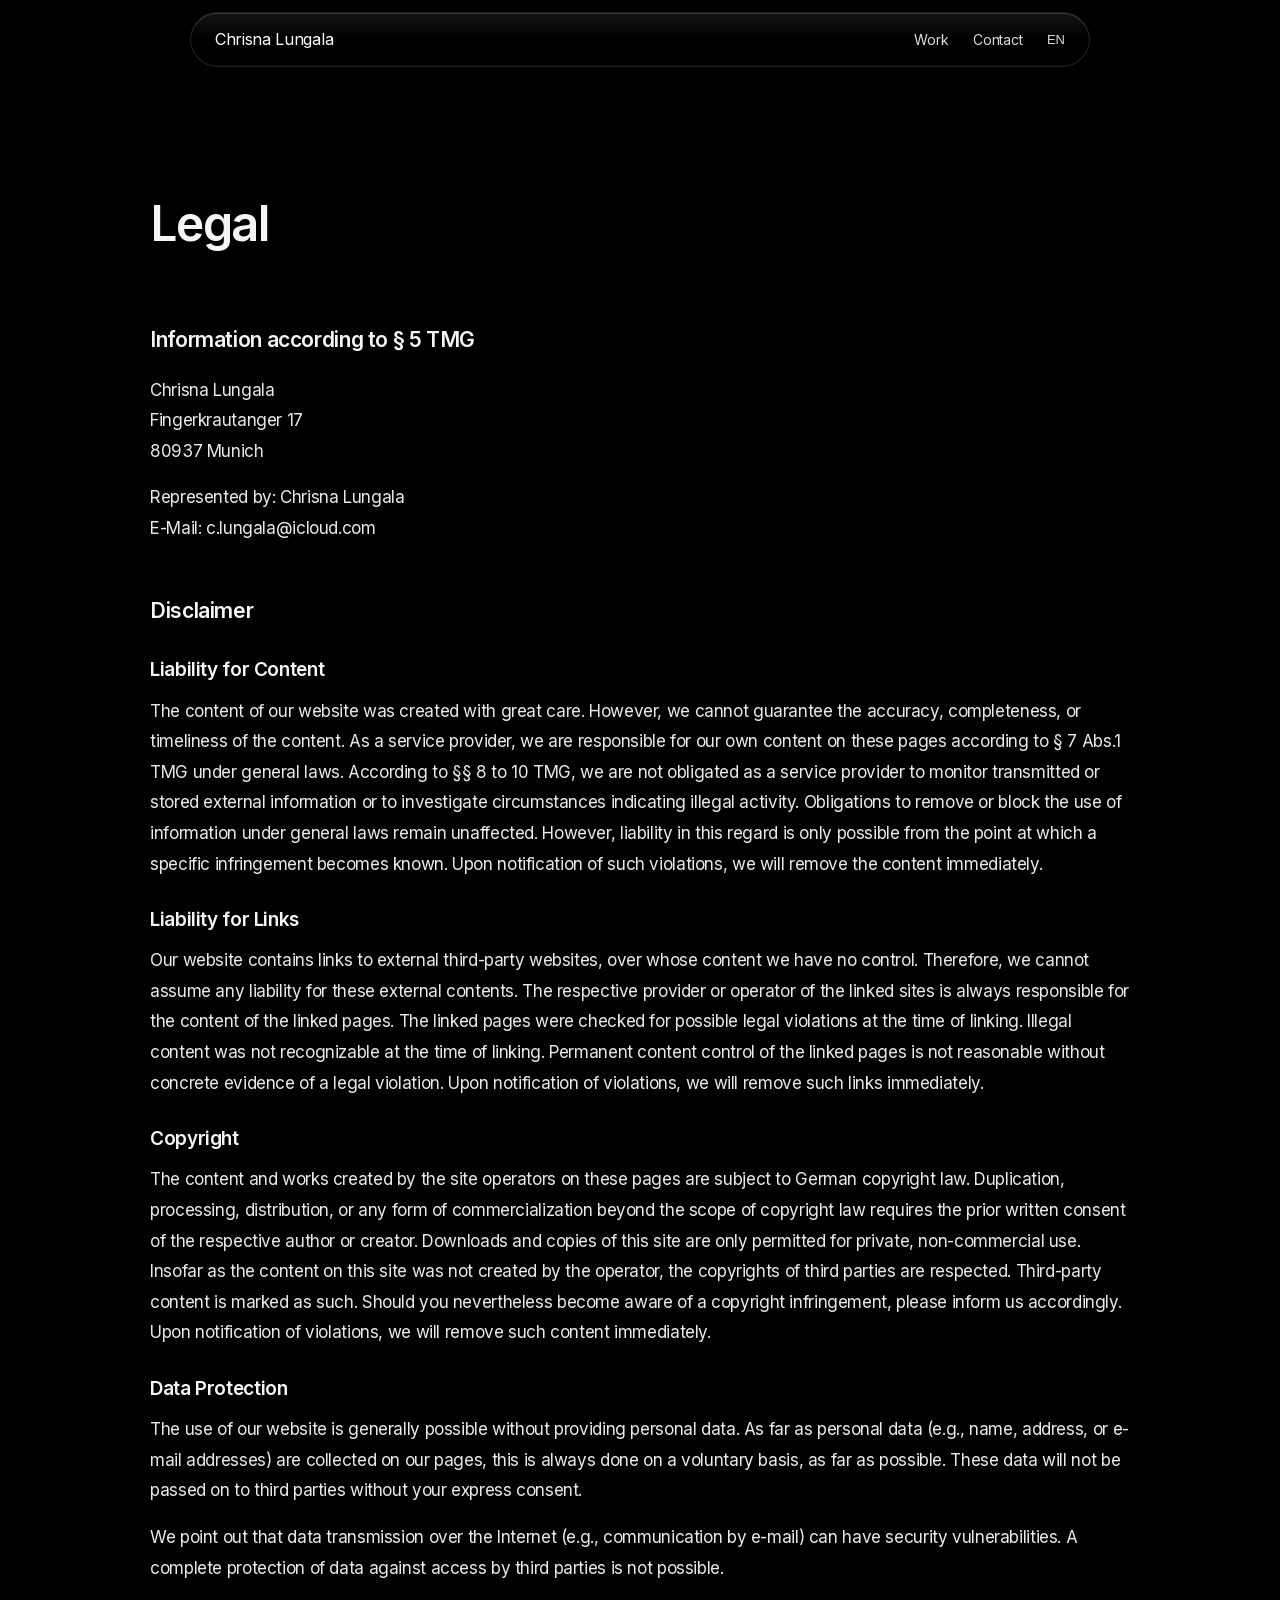
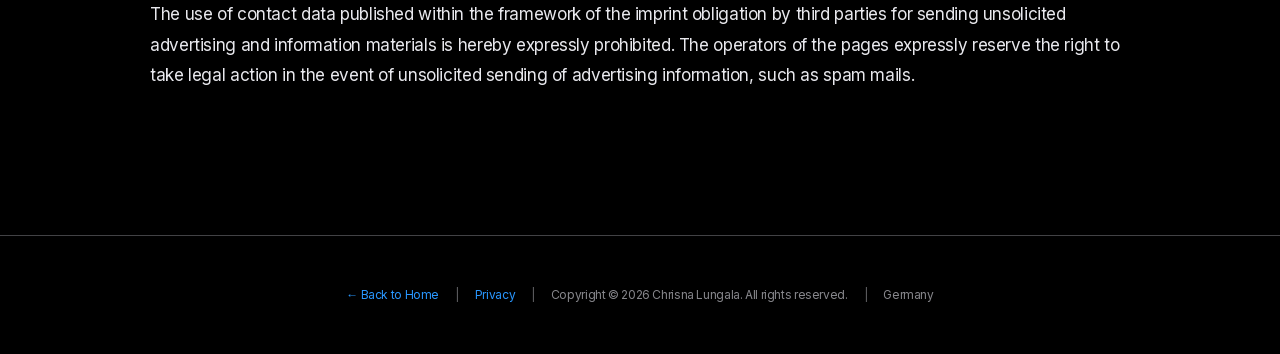
==== legal.html @ 3d67b469 "Initial commit: static site ready for GitHub Pages Made-with: Cursor" ====
<!DOCTYPE html>
<html lang="en">
<head>
  <meta charset="UTF-8">
  <meta name="viewport" content="width=device-width, initial-scale=1, viewport-fit=cover">
  <title>Legal — Chrisna Lungala</title>
  <meta name="description" content="Legal information and imprint for Chrisna Lungala.">
  <link rel="preload" href="fonts/inter-latin.woff2" as="font" type="font/woff2" crossorigin>
  <link rel="preload" href="fonts/inter-latin-ext.woff2" as="font" type="font/woff2" crossorigin>
  <link rel="stylesheet" href="styles.css">
</head>
<body>
  <!-- Navigation -->
  <nav class="nav" id="nav">
    <div class="nav-container">
      <a href="index.html" class="nav-logo">Chrisna Lungala</a>
      <div class="nav-menu">
        <div class="nav-links">
          <a href="index.html#gallery" data-i18n="navWork">Work</a>
          <a href="index.html#contact" data-i18n="navContact">Contact</a>
        </div>
        <button type="button" class="nav-lang-toggle" id="lang-toggle" aria-label="Switch to German">GER</button>
      </div>
      <button class="nav-toggle" aria-label="Open menu" aria-expanded="false">
        <span></span>
        <span></span>
        <span></span>
      </button>
    </div>
  </nav>

  <main id="main" class="legal-main">
    <div class="legal-content">
      <h1 class="legal-title" data-i18n="legalPageTitle">Legal</h1>

      <h2 data-i18n="legalH2Tmg">Information according to § 5 TMG</h2>
      <p data-i18n-html="legalAddress">Chrisna Lungala<br>Fingerkrautanger 17<br>80937 Munich</p>
      <p data-i18n-html="legalRepresented">Represented by: Chrisna Lungala<br>E-Mail: c.lungala@icloud.com</p>

      <h2 data-i18n="legalH2Disclaimer">Disclaimer</h2>

      <h3 data-i18n="legalH3Content">Liability for Content</h3>
      <p data-i18n="legalContentP">The content of our website was created with great care. However, we cannot guarantee the accuracy, completeness, or timeliness of the content. As a service provider, we are responsible for our own content on these pages according to § 7 Abs.1 TMG under general laws. According to §§ 8 to 10 TMG, we are not obligated as a service provider to monitor transmitted or stored external information or to investigate circumstances indicating illegal activity. Obligations to remove or block the use of information under general laws remain unaffected. However, liability in this regard is only possible from the point at which a specific infringement becomes known. Upon notification of such violations, we will remove the content immediately.</p>

      <h3 data-i18n="legalH3Links">Liability for Links</h3>
      <p data-i18n="legalLinksP">Our website contains links to external third-party websites, over whose content we have no control. Therefore, we cannot assume any liability for these external contents. The respective provider or operator of the linked sites is always responsible for the content of the linked pages. The linked pages were checked for possible legal violations at the time of linking. Illegal content was not recognizable at the time of linking. Permanent content control of the linked pages is not reasonable without concrete evidence of a legal violation. Upon notification of violations, we will remove such links immediately.</p>

      <h3 data-i18n="legalH3Copyright">Copyright</h3>
      <p data-i18n="legalCopyrightP">The content and works created by the site operators on these pages are subject to German copyright law. Duplication, processing, distribution, or any form of commercialization beyond the scope of copyright law requires the prior written consent of the respective author or creator. Downloads and copies of this site are only permitted for private, non-commercial use. Insofar as the content on this site was not created by the operator, the copyrights of third parties are respected. Third-party content is marked as such. Should you nevertheless become aware of a copyright infringement, please inform us accordingly. Upon notification of violations, we will remove such content immediately.</p>

      <h3 data-i18n="legalH3DataProtection">Data Protection</h3>
      <p data-i18n="legalDataP1">The use of our website is generally possible without providing personal data. As far as personal data (e.g., name, address, or e-mail addresses) are collected on our pages, this is always done on a voluntary basis, as far as possible. These data will not be passed on to third parties without your express consent.</p>
      <p data-i18n="legalDataP2">We point out that data transmission over the Internet (e.g., communication by e-mail) can have security vulnerabilities. A complete protection of data against access by third parties is not possible.</p>
      <p data-i18n="legalDataP3">The use of contact data published within the framework of the imprint obligation by third parties for sending unsolicited advertising and information materials is hereby expressly prohibited. The operators of the pages expressly reserve the right to take legal action in the event of unsolicited sending of advertising information, such as spam mails.</p>
    </div>
  </main>

  <!-- Footer -->
  <footer class="footer">
    <div class="footer-content">
      <a href="index.html" data-i18n="footerBackHome">← Back to Home</a>
      <span class="footer-sep"> | </span>
      <a href="privacy.html" data-i18n="privacy">Privacy</a>
      <span class="footer-sep"> | </span>
      <span class="footer-copyright" data-i18n="copyright">Copyright © 2026 Chrisna Lungala. All rights reserved.</span>
      <span class="footer-sep"> | </span>
      <span class="footer-location" data-i18n="germany">Germany</span>
    </div>
  </footer>

  <script src="script.js" defer></script>
</body>
</html>
---- styles.css ----
/* ============================================
   Chrisna Lungala — Apple-Inspired Design
   ============================================ */

@font-face {
  font-family: 'Inter';
  font-style: normal;
  font-weight: 400;
  font-display: swap;
  src: url('fonts/inter-latin.woff2') format('woff2');
  unicode-range: U+0000-00FF, U+0131, U+0152-0153, U+02BB-02BC, U+02C6, U+02DA, U+02DC, U+0304, U+0308, U+0329, U+2000-206F, U+20AC, U+2122, U+2191, U+2193, U+2212, U+2215, U+FEFF, U+FFFD;
}
@font-face {
  font-family: 'Inter';
  font-style: normal;
  font-weight: 400;
  font-display: swap;
  src: url('fonts/inter-latin-ext.woff2') format('woff2');
  unicode-range: U+0100-02BA, U+02BD-02C5, U+02C7-02CC, U+02CE-02D7, U+02DD-02FF, U+0304, U+0308, U+0329, U+1D00-1DBF, U+1E00-1E9F, U+1EF2-1EFF, U+2020, U+20A0-20AB, U+20AD-20C0, U+2113, U+2C60-2C7F, U+A720-A7FF;
}
@font-face {
  font-family: 'Inter';
  font-style: normal;
  font-weight: 600;
  font-display: swap;
  src: url('fonts/inter-latin.woff2') format('woff2');
  unicode-range: U+0000-00FF, U+0131, U+0152-0153, U+02BB-02BC, U+02C6, U+02DA, U+02DC, U+0304, U+0308, U+0329, U+2000-206F, U+20AC, U+2122, U+2191, U+2193, U+2212, U+2215, U+FEFF, U+FFFD;
}
@font-face {
  font-family: 'Inter';
  font-style: normal;
  font-weight: 600;
  font-display: swap;
  src: url('fonts/inter-latin-ext.woff2') format('woff2');
  unicode-range: U+0100-02BA, U+02BD-02C5, U+02C7-02CC, U+02CE-02D7, U+02DD-02FF, U+0304, U+0308, U+0329, U+1D00-1DBF, U+1E00-1E9F, U+1EF2-1EFF, U+2020, U+20A0-20AB, U+20AD-20C0, U+2113, U+2C60-2C7F, U+A720-A7FF;
}
@font-face {
  font-family: 'Inter';
  font-style: normal;
  font-weight: 700;
  font-display: swap;
  src: url('fonts/inter-latin.woff2') format('woff2');
  unicode-range: U+0000-00FF, U+0131, U+0152-0153, U+02BB-02BC, U+02C6, U+02DA, U+02DC, U+0304, U+0308, U+0329, U+2000-206F, U+20AC, U+2122, U+2191, U+2193, U+2212, U+2215, U+FEFF, U+FFFD;
}
@font-face {
  font-family: 'Inter';
  font-style: normal;
  font-weight: 700;
  font-display: swap;
  src: url('fonts/inter-latin-ext.woff2') format('woff2');
  unicode-range: U+0100-02BA, U+02BD-02C5, U+02C7-02CC, U+02CE-02D7, U+02DD-02FF, U+0304, U+0308, U+0329, U+1D00-1DBF, U+1E00-1E9F, U+1EF2-1EFF, U+2020, U+20A0-20AB, U+20AD-20C0, U+2113, U+2C60-2C7F, U+A720-A7FF;
}

/* CSS Variables - Apple Design System */
:root {
  /* Typography */
  --font-system: -apple-system, BlinkMacSystemFont, "Segoe UI", Roboto, "Helvetica Neue", Arial, sans-serif;
  --font-display: "Inter", var(--font-system);
  
  /* Colors - Black background theme */
  --color-black: #f5f5f7;
  --color-gray-dark: #e8e8ed;
  --color-gray: #a1a1a6;
  --color-gray-light: #86868b;
  --color-gray-lighter: #424245;
  --color-white: #1d1d1f;
  --color-bg: #000000;
  --color-bg-alt: #000000;
  
  /* Links */
  --color-link: #2997ff;
  --color-link-hover: #5eb3ff;
  
  /* Spacing */
  --spacing-xs: 0.5rem;
  --spacing-sm: 1rem;
  --spacing-md: 1.5rem;
  --spacing-lg: 2rem;
  --spacing-xl: 3rem;
  --spacing-2xl: 4rem;
  --spacing-3xl: 6rem;
  --spacing-4xl: 8rem;
  
  /* Layout */
  --max-width: 980px;
  --max-width-wide: 1200px;
  --nav-height: 64px;
  --font-body: "Inter", var(--font-system);
  
  /* Transitions */
  --transition-fast: 0.2s ease;
  --transition-smooth: 0.3s cubic-bezier(0.25, 0.1, 0.25, 1);
  --transition-slow: 0.5s cubic-bezier(0.25, 0.1, 0.25, 1);
}

/* Reset & Base */
*, *::before, *::after {
  box-sizing: border-box;
  margin: 0;
  padding: 0;
}

html {
  scroll-behavior: auto;
  scroll-padding-top: calc(max(12px, env(safe-area-inset-top, 0px)) + var(--nav-height));
  background: #000;
  overflow-x: clip;
  -webkit-text-size-adjust: 100%;
  text-size-adjust: 100%;
}

@media (prefers-reduced-motion: no-preference) {
  html {
    scroll-behavior: smooth;
  }
  -webkit-tap-highlight-color: rgba(255, 255, 255, 0.08);
  tap-highlight-color: rgba(255, 255, 255, 0.08);
}

body {
  font-family: var(--font-display);
  font-size: clamp(15px, 2.8vw, 17px);
  line-height: 1.8;
  font-weight: 400;
  letter-spacing: -0.022em;
  color: var(--color-black);
  background-color: var(--color-bg);
  -webkit-font-smoothing: antialiased;
  -moz-osx-font-smoothing: grayscale;
  transition: background-color var(--transition-smooth), color var(--transition-smooth);
  overflow-x: clip;
  min-width: 0;
}

#main {
  min-width: 0;
  overflow-x: clip;
}

button, a, [role="button"] {
  touch-action: manipulation;
}

/* Skip Link - Accessibility */
.skip-link {
  position: absolute;
  top: -100px;
  left: 50%;
  transform: translateX(-50%);
  padding: var(--spacing-sm) var(--spacing-md);
  background: #1d1d1f;
  color: #ffffff;
  text-decoration: none;
  font-weight: 500;
  z-index: 10000;
  transition: top var(--transition-fast);
  border-radius: 8px;
}

.skip-link:focus {
  top: var(--spacing-sm);
}

/* Navigation - Umbrel-style pill bar (https://umbrel.com) */
.nav {
  position: fixed;
  top: 0;
  left: 0;
  right: 0;
  padding-top: max(12px, env(safe-area-inset-top, 0px));
  padding-right: max(24px, env(safe-area-inset-right, 0px));
  padding-bottom: 12px;
  padding-left: max(24px, env(safe-area-inset-left, 0px));
  z-index: 9999;
  display: flex;
  justify-content: center;
}

.nav-container {
  position: relative;
  display: flex;
  align-items: center;
  justify-content: space-between;
  max-width: 900px;
  width: 100%;
  padding: 12px 24px;
  background: rgba(0, 0, 0, 0.45);
  backdrop-filter: saturate(200%) blur(24px);
  -webkit-backdrop-filter: saturate(200%) blur(24px);
  border-radius: 9999px;
  border: 1px solid rgba(255, 255, 255, 0.12);
  box-shadow:
    0 8px 32px rgba(0, 0, 0, 0.25),
    inset 0 1px 0 rgba(255, 255, 255, 0.15),
    inset 0 -1px 0 rgba(255, 255, 255, 0.05);
  transition: background 0.2s ease, box-shadow 0.2s ease;
  overflow: hidden;
}

.nav-container::after {
  content: '';
  position: absolute;
  top: 0;
  left: 0;
  right: 0;
  height: 50%;
  background: linear-gradient(
    180deg,
    rgba(255, 255, 255, 0.08) 0%,
    transparent 100%
  );
  border-radius: 9999px 9999px 0 0;
  pointer-events: none;
}

.nav.scrolled .nav-container {
  background: rgba(0, 0, 0, 0.6);
  box-shadow:
    0 8px 32px rgba(0, 0, 0, 0.4),
    inset 0 1px 0 rgba(255, 255, 255, 0.12),
    inset 0 -1px 0 rgba(255, 255, 255, 0.04);
}

.nav-logo,
.nav-menu {
  position: relative;
  z-index: 1;
}

.nav-logo {
  font-size: 16px;
  font-weight: 500;
  color: #ffffff;
  text-decoration: none;
  letter-spacing: -0.02em;
  transition: opacity 0.2s ease;
}

.nav-logo:hover {
  opacity: 0.85;
}

.nav-menu {
  display: flex;
  align-items: center;
  gap: 24px;
}

.nav-links {
  display: flex;
  align-items: center;
  gap: 24px;
}

.nav-links a {
  font-size: 14px;
  font-weight: 400;
  color: rgba(255, 255, 255, 0.85);
  text-decoration: none;
  letter-spacing: -0.01em;
  transition: color 0.2s ease;
}

.nav-links a:hover {
  color: #ffffff;
}

.nav-divider {
  width: 1px;
  height: 16px;
  background: rgba(255, 255, 255, 0.2);
  flex-shrink: 0;
}

.nav-lang-toggle {
  font-size: 13px;
  font-weight: 400;
  color: rgba(255, 255, 255, 0.85);
  background: transparent;
  border: none;
  padding: 0;
  cursor: pointer;
  transition: color 0.2s ease;
}

.nav-lang-toggle:hover {
  color: #ffffff;
}

/* Mobile Menu Toggle */
.nav-toggle {
  display: none;
  flex-direction: column;
  gap: 4px;
  background: none;
  border: none;
  cursor: pointer;
  padding: var(--spacing-xs);
}

.nav-toggle span {
  width: 18px;
  height: 2px;
  background: var(--color-black);
  transition: var(--transition-fast);
}

.nav-toggle,
.nav-lang-toggle,
.nav-links a,
.gallery-arrow,
.gallery-item,
.apps-gallery-tab,
.apps-gallery-panel-media-link,
.apps-gallery-caption,
.apps-gallery-panel-card,
.floating-pill,
.demo-play {
  touch-action: manipulation;
}


/* Hero Section - Sticky content with slide crossfade */
.hero {
  position: relative;
}

.hero-spacer {
  min-height: 55vh;
  pointer-events: none;
}

.hero-video {
  position: fixed;
  top: 0;
  left: 0;
  right: 0;
  bottom: 0;
  z-index: 0;
  opacity: 1;
  transition: opacity 0.4s ease-out;
  pointer-events: none;
  contain: layout paint;
}

.hero-video video {
  width: 100%;
  height: 100%;
  object-fit: cover;
  will-change: opacity;
}

.hero-video::after {
  content: "";
  position: absolute;
  inset: 0;
  background: linear-gradient(to bottom, rgba(0, 0, 0, 0.3) 0%, rgba(0, 0, 0, 0.6) 100%);
  pointer-events: none;
}

.hero-sticky {
  position: sticky;
  top: 0;
  height: 100vh;
  display: flex;
  align-items: center;
  justify-content: flex-start;
  z-index: 1;
  padding: calc(var(--nav-height) + var(--spacing-4xl)) var(--spacing-lg) var(--spacing-4xl);
}

.hero-content {
  position: relative;
  width: 100%;
  max-width: 1600px;
  text-align: left;
}

.hero-slide {
  position: absolute;
  top: 50%;
  left: 0;
  right: 0;
  transform: translateY(-50%);
  width: 100%;
  padding: 0 calc((var(--spacing-md) + var(--spacing-lg)) * 4);
  opacity: 0;
  transition: opacity 0.6s ease-out;
  pointer-events: none;
  will-change: opacity;
}

.hero-slide.active {
  opacity: 1;
  pointer-events: auto;
}

.hero-title {
  font-size: clamp(64px, 12vw, 140px);
  font-weight: 800;
  letter-spacing: -0.04em;
  line-height: 1.05;
  margin-bottom: var(--spacing-md);
  color: #ffffff;
  text-shadow: 0 2px 30px rgba(0, 0, 0, 0.5);
}

.hero-subtitle {
  font-size: clamp(36px, 5vw, 64px);
  font-weight: 700;
  color: rgba(255, 255, 255, 0.95);
  margin: 0;
  text-shadow: 0 1px 15px rgba(0, 0, 0, 0.5);
}

.hero-line {
  font-size: clamp(32px, 4vw, 56px);
  font-weight: 700;
  line-height: 1.65;
  color: rgba(255, 255, 255, 0.95);
  margin: 0 0 var(--spacing-xl) 0;
  text-shadow: 0 1px 15px rgba(0, 0, 0, 0.5);
  opacity: 0;
  transform: translateY(24px);
  animation: heroLineIntro 0.6s ease-out 1s forwards;
}

@keyframes heroLineIntro {
  from {
    opacity: 0;
    transform: translateY(24px);
  }
  to {
    opacity: 1;
    transform: translateY(0);
  }
}

.hero-line:last-child {
  margin-bottom: 0;
}

.hero-line strong {
  font-weight: 800;
}

.hero-typewriter {
  display: inline;
}

.hero-typewriter-cursor {
  display: inline-block;
  animation: heroCursorBlink 1s step-end infinite;
  margin-left: 2px;
}

@keyframes heroCursorBlink {
  50% { opacity: 0; }
}

/* Floating pill (Listen section — external link) */
.floating-pill {
  position: relative;
  z-index: 1;
  display: inline-flex;
  align-items: center;
  gap: var(--spacing-sm);
  padding: 12px 12px 12px 20px;
  min-height: 48px;
  max-width: calc(
    100vw - 2 * var(--spacing-lg) - env(safe-area-inset-left, 0px) - env(safe-area-inset-right, 0px)
  );
  background: rgba(44, 44, 46, 0.55);
  backdrop-filter: saturate(200%) blur(24px);
  -webkit-backdrop-filter: saturate(200%) blur(24px);
  border: 1px solid rgba(255, 255, 255, 0.12);
  border-radius: 980px;
  box-shadow:
    0 8px 32px rgba(0, 0, 0, 0.35),
    inset 0 1px 0 rgba(255, 255, 255, 0.15),
    inset 0 -1px 0 rgba(255, 255, 255, 0.05);
  cursor: pointer;
  font-family: var(--font-display);
  font-size: 17px;
  font-weight: 600;
  letter-spacing: -0.022em;
  color: #ffffff;
  opacity: 1;
  transition: opacity 0.35s ease, background 0.25s ease, transform 0.35s cubic-bezier(0.34, 1.2, 0.64, 1), box-shadow 0.25s ease;
  overflow: hidden;
}

.floating-pill::after {
  content: '';
  position: absolute;
  top: 0;
  left: 0;
  right: 0;
  height: 50%;
  background: linear-gradient(
    180deg,
    rgba(255, 255, 255, 0.08) 0%,
    transparent 100%
  );
  border-radius: 980px 980px 0 0;
  pointer-events: none;
}

.floating-pill-text,
.floating-pill-btn {
  position: relative;
  z-index: 1;
}

.floating-pill:hover {
  background: rgba(58, 58, 60, 0.7);
  box-shadow:
    0 8px 32px rgba(0, 0, 0, 0.45),
    inset 0 1px 0 rgba(255, 255, 255, 0.12),
    inset 0 -1px 0 rgba(255, 255, 255, 0.04);
}

.floating-pill:active {
  transform: scale(0.98);
}

.floating-pill-text {
  opacity: 1;
}

.floating-pill-btn {
  flex-shrink: 0;
  width: 36px;
  height: 36px;
  border-radius: 50%;
  background: #0071e3;
  display: flex;
  align-items: center;
  justify-content: center;
  color: #ffffff;
  transition: background 0.2s ease, transform 0.2s ease;
}

.floating-pill-btn svg {
  transition: transform 0.35s cubic-bezier(0.25, 0.1, 0.25, 1);
}

.floating-pill:hover .floating-pill-btn {
  background: #0077ed;
}

.floating-pill:active .floating-pill-btn {
  transform: scale(0.95);
}

.hero-cta {
  display: flex;
  gap: var(--spacing-md);
  justify-content: center;
  flex-wrap: wrap;
}

/* Buttons - Apple Style */
.btn {
  display: inline-flex;
  align-items: center;
  justify-content: center;
  padding: 12px 24px;
  font-size: 17px;
  font-weight: 500;
  text-decoration: none;
  border-radius: 980px;
  transition: all var(--transition-smooth);
  cursor: pointer;
}

.btn-primary {
  background: var(--color-black);
  color: var(--color-white);
}

.btn-primary:hover {
  background: var(--color-gray-dark);
}

.btn-secondary {
  background: transparent;
  color: var(--color-link);
  border: 2px solid var(--color-link);
}

.btn-secondary:hover {
  background: var(--color-link);
  color: #ffffff;
}

/* Section Styles */
.section {
  padding: var(--spacing-4xl) var(--spacing-lg);
  max-width: var(--max-width-wide);
  margin: 0 auto;
  content-visibility: auto;
  contain-intrinsic-size: auto 500px;
}

.section-title {
  font-size: clamp(32px, 4vw, 48px);
  font-weight: 600;
  letter-spacing: -0.025em;
  line-height: 1.35;
  text-align: center;
  margin-bottom: var(--spacing-lg);
}

.section-subtitle {
  font-size: 21px;
  color: var(--color-gray);
  text-align: center;
  margin-bottom: var(--spacing-2xl);
}

/* Legal Page */
.legal-main {
  padding: calc(var(--nav-height) + var(--spacing-4xl)) var(--spacing-lg) var(--spacing-4xl);
  min-height: 100vh;
}

.legal-content {
  max-width: var(--max-width);
  margin: 0 auto;
}

.legal-title {
  font-size: clamp(32px, 4vw, 48px);
  font-weight: 600;
  letter-spacing: -0.025em;
  line-height: 1.35;
  margin-bottom: var(--spacing-2xl);
}

.legal-lead {
  font-size: 19px;
  color: var(--color-gray-dark);
  margin-bottom: var(--spacing-lg);
}

.legal-muted {
  color: var(--color-gray-light);
  font-size: 15px;
}

.legal-content code {
  font-family: var(--font-system);
  font-size: 0.9em;
  background: rgba(255, 255, 255, 0.08);
  padding: 0.15em 0.4em;
  border-radius: 4px;
}

.legal-content h2 {
  font-size: 21px;
  font-weight: 600;
  margin-top: var(--spacing-xl);
  margin-bottom: var(--spacing-sm);
}

.legal-content h3 {
  font-size: 19px;
  font-weight: 600;
  margin-top: var(--spacing-md);
  margin-bottom: var(--spacing-xs);
}

.legal-content p {
  margin-bottom: var(--spacing-sm);
  color: var(--color-gray-dark);
}

.legal-content a {
  color: var(--color-link);
  text-decoration: none;
}

.legal-content a:hover {
  color: var(--color-link-hover);
  text-decoration: underline;
}

/* Accordion - Apple Wallet Q&A style */
.accordion {
  margin-top: var(--spacing-md);
}

.accordion-item {
  border-bottom: 1px solid rgba(255, 255, 255, 0.12);
}

.accordion-item:first-child {
  border-top: 1px solid rgba(255, 255, 255, 0.12);
}

.accordion-header {
  display: flex;
  align-items: center;
  justify-content: space-between;
  width: 100%;
  padding: var(--spacing-md) 0;
  background: none;
  border: none;
  color: var(--color-black);
  font-size: 21px;
  font-weight: 600;
  text-align: left;
  cursor: pointer;
  font-family: inherit;
  transition: opacity 0.2s ease;
}

.accordion-header:hover {
  opacity: 0.8;
}

.accordion-icon {
  flex-shrink: 0;
  margin-left: var(--spacing-md);
  transition: transform 0.3s cubic-bezier(0.25, 0.1, 0.25, 1);
}

.accordion-item[data-expanded="true"] .accordion-icon {
  transform: rotate(180deg);
}

.accordion-content {
  overflow: hidden;
  max-height: 0;
  transition: max-height 0.4s cubic-bezier(0.25, 0.1, 0.25, 1);
}

.accordion-item[data-expanded="true"] .accordion-content {
  max-height: 800px;
}

.accordion-content > * {
  padding-bottom: var(--spacing-sm);
}

.accordion-content .legal-muted {
  padding-bottom: 0;
}

/* Gallery Section - carousel (full-bleed rows) */
.section-gallery {
  overflow: hidden;
  padding-bottom: var(--spacing-2xl);
  max-width: none;
  padding-left: 0;
  padding-right: 0;
}

.gallery-container {
  display: flex;
  flex-direction: column;
  gap: var(--spacing-md);
  width: 100%;
}

.gallery-row-container {
  position: relative;
  width: 100%;
}

.gallery-arrow {
  position: absolute;
  top: 50%;
  transform: translateY(-50%);
  width: 48px;
  height: 48px;
  border-radius: 50%;
  border: 1px solid rgba(255, 255, 255, 0.15);
  background: rgba(255, 255, 255, 0.08);
  backdrop-filter: saturate(180%) blur(20px);
  -webkit-backdrop-filter: saturate(180%) blur(20px);
  color: #fff;
  cursor: pointer;
  display: flex;
  align-items: center;
  justify-content: center;
  z-index: 2;
  opacity: 0;
  transition: background 0.2s ease, opacity 0.2s ease, transform 0.2s ease;
}

.gallery-row-container:hover .gallery-arrow {
  opacity: 0.65;
}

.gallery-arrow:hover {
  opacity: 1;
}

.gallery-arrow:hover:not(:disabled) {
  background: rgba(255, 255, 255, 0.18);
  transform: translateY(-50%) scale(1.05);
}

.gallery-arrow:active:not(:disabled) {
  transform: translateY(-50%) scale(0.98);
}

.gallery-arrow:disabled {
  opacity: 0.35;
  cursor: not-allowed;
  pointer-events: none;
}

.gallery-arrow-prev {
  left: var(--spacing-lg);
}

.gallery-arrow-next {
  right: var(--spacing-lg);
}

.gallery-row {
  position: relative;
  width: 100%;
  min-width: 0;
  padding: 0 var(--spacing-lg);
  overflow: hidden;
  contain: layout style;
}

.gallery-row-track {
  display: flex;
  gap: var(--spacing-sm);
  width: max-content;
  will-change: transform;
  contain: layout style;
}

.gallery-item {
  position: relative;
  display: block;
  flex-shrink: 0;
  width: min(
    400px,
    calc(100vw - 2 * var(--spacing-lg) - env(safe-area-inset-left, 0px) - env(safe-area-inset-right, 0px))
  );
  height: auto;
  aspect-ratio: 16 / 9;
  scroll-snap-align: center;
  scroll-snap-stop: always;
  text-decoration: none;
  color: inherit;
  transition: opacity var(--transition-smooth), transform var(--transition-smooth);
}

.gallery-item::before {
  content: "";
  position: absolute;
  inset: 0;
  background: linear-gradient(to top, rgba(0, 0, 0, 0.88) 0%, rgba(0, 0, 0, 0.4) 45%, transparent 100%);
  border-radius: 12px;
  pointer-events: none;
  z-index: 1;
}

.gallery-container.hovering .gallery-item:not(.focused) {
  opacity: 0.5;
}

.gallery-item:hover {
  transform: scale(1.02);
}

.gallery-item-badge-new {
  position: absolute;
  top: 10px;
  right: 10px;
  z-index: 3;
  padding: 5px 11px;
  font-size: 11px;
  font-weight: 600;
  letter-spacing: 0.04em;
  text-transform: uppercase;
  color: #c2410c;
  background: #fff3e8;
  border-radius: 8px;
  line-height: 1.2;
  pointer-events: none;
  box-shadow: 0 1px 3px rgba(180, 80, 20, 0.12);
}

.gallery-item-label {
  position: absolute;
  bottom: 0;
  left: 0;
  right: 0;
  padding: var(--spacing-md) var(--spacing-sm);
  display: flex;
  flex-direction: column;
  gap: 4px;
  text-align: left;
  z-index: 2;
  writing-mode: horizontal-tb;
  transform: none;
}

.gallery-item-category {
  font-size: 11px;
  font-weight: 500;
  color: rgba(255, 255, 255, 0.7);
  text-transform: uppercase;
  letter-spacing: 0.06em;
  line-height: 1.4;
}

.gallery-item-title {
  font-size: 17px;
  font-weight: 600;
  color: #fff;
  letter-spacing: -0.02em;
  line-height: 1.4;
}

.gallery-item-award {
  font-size: 11px;
  font-weight: 500;
  color: rgba(255, 255, 255, 0.7);
  letter-spacing: -0.01em;
  line-height: 1.4;
}

.gallery-item-award:empty {
  display: none;
}

.gallery-item > img:not(.gallery-item-laurel) {
  width: 100%;
  height: 100%;
  object-fit: cover;
  border-radius: 12px;
  display: block;
}

.gallery-item-laurel {
  position: absolute;
  bottom: var(--spacing-sm);
  right: var(--spacing-sm);
  width: 48px;
  height: 48px;
  object-fit: contain;
  z-index: 2;
  pointer-events: none;
}

/* Work spotlight — Apple Education “Apps for whatever you’re into” tabbed layout (below carousel) */
.section-apps-gallery {
  overflow-x: clip;
  overflow-y: visible;
  padding-top: var(--spacing-2xl);
  padding-bottom: var(--spacing-3xl);
  max-width: none;
  padding-left: 0;
  padding-right: 0;
}

/* Picker + project copy — narrow column; carousel sits full-bleed above */
.apps-gallery-inner {
  display: flex;
  flex-direction: column;
  align-items: center;
  gap: var(--spacing-lg);
  max-width: min(680px, 100%);
  margin: 0 auto;
  padding-top: var(--spacing-xl);
  text-align: center;
  padding-left: var(--spacing-lg);
  padding-right: var(--spacing-lg);
  box-sizing: border-box;
}

/* Segmented control — grouped track (Apple-style capsule rail); width fits tab labels */
.apps-gallery-tabs-shell {
  display: flex;
  justify-content: center;
  align-self: center;
  position: relative;
  z-index: 1;
  width: fit-content;
  max-width: 100%;
  margin: 0 auto;
  padding: 4px;
  border-radius: 980px;
  background: rgba(255, 255, 255, 0.06);
  border: 1px solid rgba(255, 255, 255, 0.1);
  box-shadow: inset 0 1px 0 rgba(255, 255, 255, 0.06);
  box-sizing: border-box;
  overflow-x: auto;
  overflow-y: hidden;
  -webkit-overflow-scrolling: touch;
  scrollbar-width: none;
}

.apps-gallery-tabs-shell::-webkit-scrollbar {
  display: none;
}

.apps-gallery-tabs {
  display: flex;
  flex-wrap: nowrap;
  justify-content: center;
  align-items: stretch;
  gap: 4px;
  padding: 0;
  margin: 0;
  width: max-content;
  min-width: min-content;
}

.apps-gallery-tab {
  appearance: none;
  border: none;
  cursor: pointer;
  font-family: var(--font-display);
  font-size: 14px;
  font-weight: 500;
  letter-spacing: -0.018em;
  color: var(--color-gray);
  background: transparent;
  padding: 9px 14px;
  border-radius: 980px;
  white-space: nowrap;
  flex-shrink: 0;
  transition:
    background 0.28s cubic-bezier(0.25, 0.1, 0.25, 1),
    color 0.28s cubic-bezier(0.25, 0.1, 0.25, 1),
    box-shadow 0.28s cubic-bezier(0.25, 0.1, 0.25, 1),
    transform 0.2s ease;
}

.apps-gallery-tab:hover {
  color: var(--color-black);
}

.apps-gallery-tab.is-active,
.apps-gallery-tab[aria-selected="true"] {
  color: #f5f5f7;
  background: rgba(255, 255, 255, 0.16);
  box-shadow:
    0 1px 3px rgba(0, 0, 0, 0.35),
    inset 0 1px 0 rgba(255, 255, 255, 0.12);
}

.apps-gallery-tab:focus-visible {
  outline: 2px solid var(--color-link);
  outline-offset: 3px;
}

.apps-gallery-tab:active:not([aria-selected="true"]) {
  transform: scale(0.98);
}

/* Horizontal scroll carousel — full-width track; cards are modest size, neighbors peek in */
.apps-gallery-scroller-wrap {
  width: 100%;
  max-width: none;
  margin: 0;
  overflow: visible;
  padding: 12px 0 20px;
  box-sizing: border-box;
}

.apps-gallery-scroller {
  display: flex;
  flex-direction: row;
  flex-wrap: nowrap;
  align-items: stretch;
  gap: 12px;
  width: 100%;
  position: relative;
  touch-action: pan-x;
  overflow-x: auto;
  overflow-y: hidden;
  scroll-snap-type: x mandatory;
  scroll-behavior: smooth;
  scroll-padding-inline: max(16px, env(safe-area-inset-left, 0px), env(safe-area-inset-right, 0px));
  padding-top: 8px;
  padding-bottom: 16px;
  padding-left: max(20px, env(safe-area-inset-left, 0px), calc(50% - min(310px, 47vw)));
  padding-right: max(20px, env(safe-area-inset-right, 0px), calc(50% - min(310px, 47vw)));
  -webkit-overflow-scrolling: touch;
  scrollbar-width: none;
  -ms-overflow-style: none;
}

.apps-gallery-scroller::-webkit-scrollbar {
  display: none;
}

/* Programmatic scroll-to-tab — snap can fight scrollTo(); disable briefly in JS (.is-jumping) */
.apps-gallery-scroller.is-jumping {
  scroll-snap-type: none;
}

@media (prefers-reduced-motion: reduce) {
  .apps-gallery-scroller {
    scroll-behavior: auto;
  }
}

.apps-gallery-panel {
  flex: 0 0 min(620px, calc(100% - 2rem));
  width: min(620px, calc(100% - 2rem));
  max-width: min(620px, calc(100% - 2rem));
  min-width: 0;
  box-sizing: border-box;
  scroll-snap-align: center;
  scroll-snap-stop: always;
  opacity: 0.4;
  transition: opacity 0.45s cubic-bezier(0.25, 0.1, 0.25, 1);
}

.apps-gallery-panel.is-active {
  opacity: 1;
}

@media (prefers-reduced-motion: reduce) {
  .apps-gallery-panel {
    transition-duration: 0.01ms;
  }
}

.apps-gallery-panel-card {
  display: block;
  border-radius: 18px;
  overflow: hidden;
  background: #141416;
  box-shadow:
    0 16px 48px rgba(0, 0, 0, 0.4),
    0 0 0 1px rgba(255, 255, 255, 0.06);
  transition: transform 0.35s cubic-bezier(0.25, 0.1, 0.25, 1), box-shadow 0.35s cubic-bezier(0.25, 0.1, 0.25, 1);
}

.apps-gallery-panel-card:hover {
  transform: scale(1.006);
  box-shadow:
    0 20px 56px rgba(0, 0, 0, 0.48),
    0 0 0 1px rgba(255, 255, 255, 0.09);
}

.apps-gallery-panel-media-link {
  display: block;
  text-decoration: none;
  color: inherit;
}

.apps-gallery-panel-media-link:focus-visible {
  outline: 2px solid var(--color-link);
  outline-offset: 3px;
  border-radius: 2px;
}

.apps-gallery-image-wrap {
  position: relative;
  width: 100%;
  aspect-ratio: 16 / 9;
  overflow: hidden;
  background: linear-gradient(180deg, #1c1c1f 0%, #0d0d0f 100%);
}

.apps-gallery-image-wrap img {
  width: 100%;
  height: 100%;
  object-fit: cover;
  object-position: center center;
  display: block;
}

/* Portrait headshot: fill the 16:9 card with cover + slight zoom for framing */
.apps-gallery-image-wrap--headshot img {
  object-fit: cover;
  object-position: center 28%;
  transform: scale(1.18);
  transform-origin: center 30%;
}

/* Wide / non–16:9 stills: show full image inside the frame (letterboxed) */
.apps-gallery-image-wrap--contain img {
  object-fit: contain;
  object-position: center center;
  transform: scale(0.8);
  transform-origin: center center;
}

.apps-gallery-caption {
  padding: var(--spacing-md) var(--spacing-sm) var(--spacing-lg);
  display: flex;
  flex-direction: column;
  gap: 4px;
  text-align: center;
  max-width: 36rem;
  margin: 0 auto;
  cursor: pointer;
  -webkit-tap-highlight-color: transparent;
}

.apps-gallery-caption-kicker {
  font-size: 11px;
  font-weight: 600;
  letter-spacing: 0.08em;
  text-transform: uppercase;
  color: var(--color-gray);
}

.apps-gallery-caption-title {
  font-size: clamp(18px, 2.5vw, 22px);
  font-weight: 600;
  letter-spacing: -0.025em;
  color: var(--color-black);
  line-height: 1.25;
}

.apps-gallery-caption-award {
  font-size: 13px;
  color: var(--color-gray);
  line-height: 1.45;
}

.apps-gallery-caption-award:empty {
  display: none;
}

/* Project copy — below picker tabs, crossfades between slides */
.apps-gallery-desc-shell {
  align-self: stretch;
  position: relative;
  z-index: 0;
  width: 100%;
  min-width: 0;
  margin: 0 auto;
  max-width: 38rem;
  text-align: left;
  display: grid;
  grid-template-columns: 1fr;
}

.apps-gallery-desc-text {
  grid-row: 1;
  grid-column: 1;
  margin: 0;
  font-family: var(--font-body);
  font-size: 15px;
  font-weight: 400;
  line-height: 1.65;
  letter-spacing: -0.011em;
  color: var(--color-gray-light);
  white-space: pre-line;
  opacity: 0;
  z-index: 0;
  pointer-events: none;
  transition: opacity 0.45s cubic-bezier(0.25, 0.1, 0.25, 1);
}

.apps-gallery-desc-text.is-active {
  opacity: 1;
  z-index: 1;
  pointer-events: auto;
}

@media (prefers-reduced-motion: reduce) {
  .apps-gallery-desc-text {
    transition-duration: 0.01ms;
  }
}


/* Listen Section (main page) */
.section-listen .about-demos {
  margin-top: var(--spacing-lg);
  padding-top: 0;
  border-top: none;
}

.listen-pill-wrap {
  display: flex;
  justify-content: center;
  padding: var(--spacing-2xl) 0 var(--spacing-xl);
}

.listen-pill-wrap .floating-pill--static {
  opacity: 1;
  transform: scaleX(1);
  animation: none;
  text-decoration: none;
}

.listen-pill-wrap .floating-pill--static .floating-pill-text {
  opacity: 1;
  animation: none;
}

/* About Demo Tracks - music player (~½ viewport width, centered) */
.about-demos {
  width: min(50vw, 100%);
  margin-left: auto;
  margin-right: auto;
  margin-top: var(--spacing-2xl);
  padding-top: var(--spacing-2xl);
  border-top: 1px solid rgba(255, 255, 255, 0.08);
  box-sizing: border-box;
}

.about-demos-title {
  font-size: 21px;
  font-weight: 600;
  color: var(--color-black);
  margin-bottom: var(--spacing-lg);
}

.demo-track {
  display: flex;
  align-items: center;
  gap: var(--spacing-md);
  padding: var(--spacing-sm) var(--spacing-md);
  margin-bottom: var(--spacing-sm);
  background: rgba(255, 255, 255, 0.06);
  border: 1px solid rgba(255, 255, 255, 0.12);
  border-radius: 12px;
  transition: background 0.2s ease, border-color 0.2s ease;
}

.demo-track:hover {
  background: rgba(255, 255, 255, 0.08);
  border-color: rgba(255, 255, 255, 0.18);
}

.demo-play {
  flex-shrink: 0;
  width: 36px;
  height: 36px;
  border-radius: 50%;
  background: #0071e3;
  border: none;
  color: #fff;
  cursor: pointer;
  display: flex;
  align-items: center;
  justify-content: center;
  transition: background 0.2s ease, transform 0.2s ease;
}

.demo-play:hover {
  background: #0077ed;
  transform: scale(1.05);
}

.demo-play:active {
  transform: scale(0.98);
}

.demo-play svg {
  width: 18px;
  height: 18px;
}

.demo-play-icon,
.demo-pause-icon {
  display: none;
}

.demo-track:not(.playing) .demo-play-icon {
  display: block;
}

.demo-track.playing .demo-pause-icon {
  display: block;
}

.demo-info {
  flex: 1;
  min-width: 0;
  display: flex;
  flex-direction: column;
  gap: 2px;
}

.demo-title {
  font-size: 15px;
  font-weight: 600;
  color: var(--color-black);
}

.demo-progress-wrap {
  display: flex;
  flex-direction: column;
  gap: 2px;
  width: 100%;
  min-width: 0;
}

.demo-times {
  display: flex;
  justify-content: space-between;
  align-items: center;
  gap: var(--spacing-sm);
}

.demo-time {
  font-size: 11px;
  font-variant-numeric: tabular-nums;
  color: var(--color-gray-light);
  flex-shrink: 0;
}

.demo-progress-bar {
  width: 100%;
  height: 5px;
  min-height: 5px;
  background: rgba(255, 255, 255, 0.25);
  border-radius: 999px;
  cursor: pointer;
  overflow: hidden;
  position: relative;
  flex-shrink: 0;
}

.demo-progress-bar:hover {
  background: rgba(255, 255, 255, 0.35);
}

.demo-progress-fill {
  height: 100%;
  width: 0%;
  min-width: 0;
  background: #fff;
  border-radius: 999px;
  transition: width 0.1s linear;
  flex-shrink: 0;
}

/* Bottom sheet overlay (Contact) */
.sheet-overlay {
  --sheet-blur-ramp: 0.75s;
  --sheet-blur-dismiss: 0.48s;
  --sheet-blur-ease: cubic-bezier(0.33, 1, 0.68, 1);
  --sheet-panel-pop: 0.42s;
  --sheet-panel-dismiss: 0.32s;
  --sheet-panel-ease: cubic-bezier(0.32, 0.72, 0.29, 1);
  --sheet-panel-dismiss-ease: cubic-bezier(0.4, 0, 1, 1);
  position: fixed;
  inset: 0;
  z-index: 10000;
  display: flex;
  flex-direction: row;
  align-items: flex-end;
  justify-content: center;
  padding: max(env(safe-area-inset-top), 0px) var(--spacing-lg) env(safe-area-inset-bottom);
  pointer-events: none;
  visibility: hidden;
  transition: visibility 0s linear var(--sheet-blur-dismiss);
}

.sheet-overlay.open {
  pointer-events: auto;
  visibility: visible;
  transition: visibility 0s;
}

.sheet-backdrop {
  position: absolute;
  inset: 0;
  z-index: 0;
  background: rgba(0, 0, 0, 0);
  backdrop-filter: saturate(200%) blur(0px);
  -webkit-backdrop-filter: saturate(200%) blur(0px);
  transform: translateZ(0);
  backface-visibility: hidden;
  transition:
    backdrop-filter var(--sheet-blur-ramp) var(--sheet-blur-ease),
    -webkit-backdrop-filter var(--sheet-blur-ramp) var(--sheet-blur-ease),
    background var(--sheet-blur-ramp) var(--sheet-blur-ease);
}

.sheet-overlay.open .sheet-backdrop {
  background: rgba(0, 0, 0, 0.48);
  backdrop-filter: saturate(200%) blur(24px);
  -webkit-backdrop-filter: saturate(200%) blur(24px);
}

.sheet-overlay:not(.open) .sheet-backdrop {
  transition:
    backdrop-filter var(--sheet-blur-dismiss) var(--sheet-blur-ease),
    -webkit-backdrop-filter var(--sheet-blur-dismiss) var(--sheet-blur-ease),
    background var(--sheet-blur-dismiss) var(--sheet-blur-ease);
}

.sheet-panel {
  position: relative;
  z-index: 1;
  width: 100%;
  max-width: min(var(--max-width-wide), calc(100vw - 48px));
  max-height: min(90vh, 90dvh);
  background: rgba(22, 22, 24, 0.97);
  border: 1px solid rgba(255, 255, 255, 0.09);
  border-bottom: none;
  border-radius: 20px 20px 0 0;
  box-shadow:
    0 -12px 56px rgba(0, 0, 0, 0.45),
    0 0 0 1px rgba(255, 255, 255, 0.04) inset;
  opacity: 1;
  transform: translateY(100%);
  transition: transform var(--sheet-panel-pop) var(--sheet-panel-ease);
  overflow: hidden;
  display: flex;
  flex-direction: column;
  transform-origin: 50% 100%;
  will-change: transform;
}

/* Contact sheet — dark two-column layout (editorial)
   Gold accent sampled from dominant warm band in images/screengrabs/oscars.jpg */
.sheet-panel--contact {
  --contact-gold: #a37f4b;
  --contact-gold-bright: #d9ac6c;
  --contact-gold-border: rgba(201, 165, 115, 0.88);
  max-width: min(1080px, calc(100vw - 32px));
  max-height: min(97vh, 97dvh);
  background: linear-gradient(180deg, #1a1a1e 0%, #121214 100%);
  border: 1px solid rgba(255, 255, 255, 0.1);
  box-shadow:
    0 -16px 64px rgba(0, 0, 0, 0.55),
    0 0 0 1px rgba(255, 255, 255, 0.05) inset;
}

.sheet-overlay:not(.open) .sheet-panel {
  transition: transform var(--sheet-panel-dismiss) var(--sheet-panel-dismiss-ease);
}

.sheet-overlay.open .sheet-panel {
  transform: translateY(0);
}

@media (prefers-reduced-motion: reduce) {
  .sheet-overlay {
    --sheet-blur-ramp: 0.01ms;
    --sheet-blur-dismiss: 0.01ms;
    --sheet-panel-pop: 0.01ms;
    --sheet-panel-dismiss: 0.01ms;
  }

  .sheet-backdrop {
    transition: none;
  }

  .sheet-overlay:not(.open) .sheet-backdrop {
    transition: none;
  }

  .sheet-overlay.open .sheet-backdrop {
    background: rgba(0, 0, 0, 0.48);
    backdrop-filter: saturate(200%) blur(24px);
    -webkit-backdrop-filter: saturate(200%) blur(24px);
  }

  .sheet-panel {
    transform: none;
    will-change: auto;
  }

  .sheet-overlay.open .sheet-panel {
    transform: translateY(0);
  }
}

.sheet-close {
  position: absolute;
  top: clamp(var(--spacing-sm), 2vw, var(--spacing-md));
  right: clamp(var(--spacing-sm), 2vw, var(--spacing-md));
  width: clamp(32px, 8vw, 40px);
  height: clamp(32px, 8vw, 40px);
  border-radius: 50%;
  border: 1px solid rgba(255, 255, 255, 0.15);
  background: rgba(255, 255, 255, 0.08);
  color: var(--color-black);
  cursor: pointer;
  display: flex;
  align-items: center;
  justify-content: center;
  z-index: 2;
  transition: background 0.2s ease;
}

.sheet-close:hover {
  background: rgba(255, 255, 255, 0.15);
}

.sheet-content {
  flex: 1;
  min-height: 0;
  padding: clamp(var(--spacing-xl), 5vw, var(--spacing-4xl)) clamp(var(--spacing-md), 4vw, var(--spacing-xl)) clamp(var(--spacing-xl), 4vw, var(--spacing-3xl));
  overflow-y: auto;
  -webkit-overflow-scrolling: touch;
  text-align: center;
}

.sheet-content--contact {
  padding: clamp(2rem, 5vw, 3.5rem) clamp(1.5rem, 4vw, 2.75rem);
  text-align: left;
  overflow-x: hidden;
}

.contact-sheet-grid {
  display: grid;
  grid-template-columns: minmax(0, 1fr) minmax(0, 1fr);
  gap: clamp(2rem, 5vw, 4rem);
  align-items: start;
  max-width: 100%;
}

.contact-sheet-copy {
  display: flex;
  flex-direction: column;
  gap: clamp(1.25rem, 2.5vw, 1.75rem);
  min-width: 0;
  padding-top: clamp(0.125rem, 0.5vw, 0.35rem);
}

.contact-sheet-lead {
  font-family: var(--font-display);
  font-size: clamp(2rem, 4.5vw, 3.25rem);
  font-weight: 700;
  letter-spacing: -0.035em;
  line-height: 1.08;
  color: var(--contact-gold);
  margin: 0;
  max-width: none;
  white-space: pre-line;
}

/* Outlined pill CTA — same pattern as apple.com/education/success-stories/ “Read the story”; fill white / text black */
.contact-sheet-cta {
  align-self: flex-start;
  margin-top: clamp(0.15rem, 0.75vw, 0.5rem);
  display: inline-flex;
  align-items: center;
  justify-content: center;
  box-sizing: border-box;
  min-height: 44px;
  padding: 0 22px;
  font-family: var(--font-display);
  font-size: 17px;
  font-weight: 600;
  letter-spacing: -0.022em;
  line-height: 1.17647;
  color: #1d1d1f;
  text-decoration: none;
  -webkit-font-smoothing: antialiased;
  background: #ffffff;
  border: 1px solid #1d1d1f;
  border-radius: 980px;
  transition: background-color 0.2s ease, color 0.2s ease, border-color 0.2s ease;
}

.contact-sheet-cta:hover {
  background: #f5f5f7;
  color: #1d1d1f;
  border-color: #1d1d1f;
}

.contact-sheet-cta:active {
  background: #e8e8ed;
}

.contact-sheet-cta:focus-visible {
  outline: 2px solid var(--contact-gold);
  outline-offset: 3px;
}

.contact-sheet-social {
  display: flex;
  flex-wrap: wrap;
  align-items: center;
  gap: clamp(0.35rem, 1.5vw, 0.5rem);
  margin-top: clamp(1rem, 3vw, 1.5rem);
  padding-top: clamp(0.75rem, 2vw, 1.125rem);
  border-top: 1px solid rgba(255, 255, 255, 0.1);
}

.contact-sheet-social-link {
  display: inline-flex;
  align-items: center;
  justify-content: center;
  width: 44px;
  height: 44px;
  border-radius: 50%;
  color: inherit;
  text-decoration: none;
  transition:
    background-color 0.2s ease,
    transform 0.2s ease,
    opacity 0.2s ease;
}

.contact-sheet-social-link:hover {
  background: rgba(163, 127, 75, 0.2);
}

.contact-sheet-social-link:active {
  transform: scale(0.94);
}

.contact-sheet-social-link:focus-visible {
  outline: 2px solid var(--contact-gold);
  outline-offset: 2px;
}

.contact-sheet-social-img {
  width: 22px;
  height: 22px;
  display: block;
  opacity: 0.92;
  pointer-events: none;
}

.contact-sheet-social-link:hover .contact-sheet-social-img {
  opacity: 1;
}

.contact-sheet-media {
  position: relative;
  min-width: 0;
  width: 100%;
  max-width: 100%;
  max-height: min(64vh, 560px);
  aspect-ratio: 3 / 4;
  height: auto;
  border-radius: clamp(32px, 4.5vw, 44px);
  overflow: hidden;
  background: #0d0d0f;
  box-shadow:
    0 12px 48px rgba(0, 0, 0, 0.5),
    0 0 0 1px rgba(255, 255, 255, 0.06) inset;
}

.contact-sheet-media img {
  width: 100%;
  height: 100%;
  min-height: 100%;
  object-fit: cover;
  object-position: center center;
  display: block;
}

@media (max-width: 734px) {
  .contact-sheet-grid {
    grid-template-columns: 1fr;
    gap: clamp(1.5rem, 4vw, 2rem);
  }

  .contact-sheet-media {
    width: 100%;
    max-height: min(52vh, 420px);
    border-radius: clamp(28px, 6vw, 40px);
  }

  .contact-sheet-lead {
    font-size: clamp(1.65rem, 7vw, 2.35rem);
  }
}

@media (max-height: 640px) {
  .sheet-content--contact {
    padding: var(--spacing-md) var(--spacing-md);
  }

  .contact-sheet-copy {
    gap: var(--spacing-sm);
  }

  .contact-sheet-lead {
    font-size: clamp(1.35rem, 3vw, 1.75rem);
    line-height: 1.1;
  }

  .contact-sheet-media {
    max-height: min(32vh, 240px);
    border-radius: clamp(22px, 3vw, 32px);
  }

  .contact-sheet-cta {
    min-height: 40px;
    padding: 0 18px;
    font-size: 14px;
    line-height: 1.28571;
  }

  .contact-sheet-social {
    margin-top: var(--spacing-sm);
    padding-top: var(--spacing-sm);
    gap: 0.2rem;
  }

  .contact-sheet-social-link {
    width: 40px;
    height: 40px;
  }

  .contact-sheet-social-img {
    width: 20px;
    height: 20px;
  }
}

/* Footer */
.footer {
  padding: var(--spacing-xl) var(--spacing-lg);
  border-top: 1px solid var(--color-gray-lighter);
  background: var(--color-bg-alt);
}

.footer-content {
  max-width: var(--max-width-wide);
  margin: 0 auto;
  display: flex;
  flex-wrap: wrap;
  justify-content: center;
  align-items: center;
  gap: 0 var(--spacing-sm);
  font-size: 12px;
  color: var(--color-gray-light);
}

.footer-content a {
  color: var(--color-link);
  text-decoration: none;
  transition: color var(--transition-fast);
}

.footer-content a:hover {
  color: var(--color-link-hover);
  text-decoration: underline;
}

.footer-sep {
  color: var(--color-gray-light);
  opacity: 0.7;
  user-select: none;
}

.footer-copyright,
.footer-location {
  color: var(--color-gray-light);
}

/* Respect reduced motion preference - improves perf & accessibility */
@media (prefers-reduced-motion: reduce) {
  *,
  *::before,
  *::after {
    animation-duration: 0.01ms !important;
    animation-iteration-count: 1 !important;
    transition-duration: 0.01ms !important;
  }

  .hero-line {
    animation-delay: 0s;
  }
}

/* Responsive - Mobile / Touch */
@media (max-width: 734px) {
  .section {
    padding: var(--spacing-2xl) max(var(--spacing-md), env(safe-area-inset-left, 0px))
      var(--spacing-2xl) max(var(--spacing-md), env(safe-area-inset-right, 0px));
  }

  .section-apps-gallery {
    padding-top: var(--spacing-xl);
    padding-bottom: var(--spacing-2xl);
    padding-left: 0;
    padding-right: 0;
  }

  .apps-gallery-inner {
    padding-left: max(var(--spacing-md), env(safe-area-inset-left, 0px));
    padding-right: max(var(--spacing-md), env(safe-area-inset-right, 0px));
  }

  .apps-gallery-desc-shell {
    max-width: 100%;
  }

  .apps-gallery-desc-text {
    font-size: 14px;
    line-height: 1.6;
  }

  .footer {
    padding-left: max(var(--spacing-md), env(safe-area-inset-left, 0px));
    padding-right: max(var(--spacing-md), env(safe-area-inset-right, 0px));
    padding-bottom: max(var(--spacing-lg), env(safe-area-inset-bottom, 0px));
  }

  .floating-pill {
    max-width: calc(
      100vw - 2 * var(--spacing-md) - env(safe-area-inset-left, 0px) - env(safe-area-inset-right, 0px)
    );
  }

  .hero-sticky {
    padding-left: max(var(--spacing-md), env(safe-area-inset-left, 0px));
    padding-right: max(var(--spacing-md), env(safe-area-inset-right, 0px));
    padding-top: calc(var(--nav-height) + var(--spacing-xl));
    padding-bottom: var(--spacing-2xl);
  }

  .hero-slide {
    padding: 0 max(var(--spacing-md), env(safe-area-inset-left, 0px)) 0 max(var(--spacing-md), env(safe-area-inset-right, 0px));
  }

  .hero-line {
    font-size: clamp(22px, 5.5vw, 40px);
    line-height: 1.45;
  }

  .gallery-item {
    width: min(
      400px,
      calc(100vw - 2 * var(--spacing-sm) - env(safe-area-inset-left, 0px) - env(safe-area-inset-right, 0px))
    );
  }

  .apps-gallery-panel {
    flex: 0 0 min(620px, calc(100vw - 2rem));
    width: min(620px, calc(100vw - 2rem));
    max-width: min(620px, calc(100vw - 2rem));
  }

  .gallery-row {
    padding-left: max(var(--spacing-sm), env(safe-area-inset-left, 0px));
    padding-right: max(var(--spacing-sm), env(safe-area-inset-right, 0px));
  }

  .nav-links,
  .nav-divider {
    display: none;
  }

  .nav-toggle {
    display: none;
  }

  .nav-menu {
    display: flex;
    align-items: center;
  }

  .nav-container {
    padding-left: max(12px, env(safe-area-inset-left, 0px));
    padding-right: max(12px, env(safe-area-inset-right, 0px));
  }

  .nav-lang-toggle {
    min-height: 44px;
    padding: 10px 14px;
    display: inline-flex;
    align-items: center;
    justify-content: center;
  }

  .gallery-arrow {
    width: 44px;
    height: 44px;
    opacity: 0.75;
  }

  .gallery-row-container:hover .gallery-arrow,
  .gallery-row-container:focus-within .gallery-arrow {
    opacity: 0.75;
  }

  .gallery-arrow:hover {
    opacity: 1;
  }

  .gallery-arrow-prev {
    left: var(--spacing-sm);
  }

  .gallery-arrow-next {
    right: var(--spacing-sm);
  }

  .apps-gallery-tabs-shell {
    justify-content: flex-start;
    margin-left: calc(-1 * var(--spacing-sm));
    margin-right: calc(-1 * var(--spacing-sm));
    padding-left: var(--spacing-sm);
    padding-right: var(--spacing-sm);
  }

  .apps-gallery-tabs {
    justify-content: flex-start;
    margin-left: 0;
    margin-right: 0;
  }

  .apps-gallery-tab {
    flex-shrink: 0;
    min-height: 44px;
    padding: 10px 14px;
  }

  /* Floating pill inner button – 44px on mobile */
  .floating-pill-btn {
    width: 44px;
    height: 44px;
  }

  /* Demo play button – 44px touch target */
  .demo-play {
    width: 44px;
    height: 44px;
  }
}
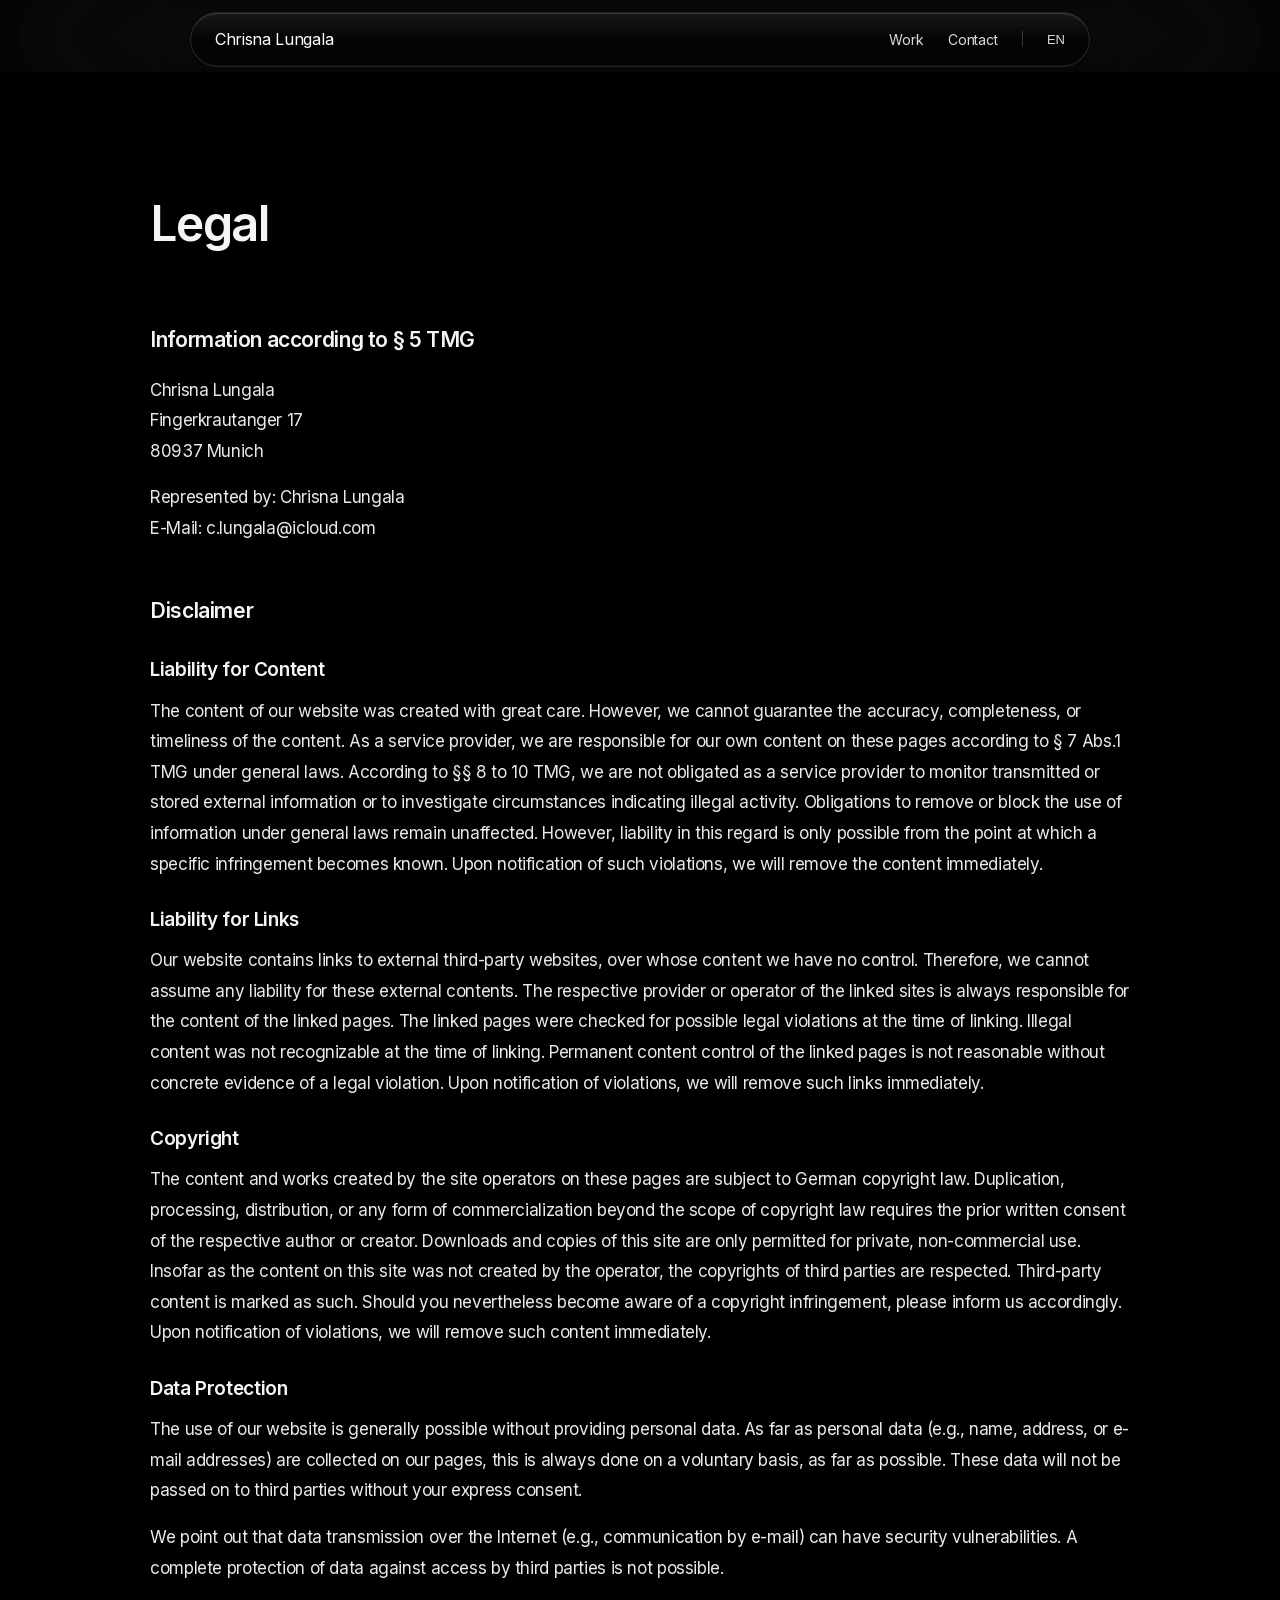
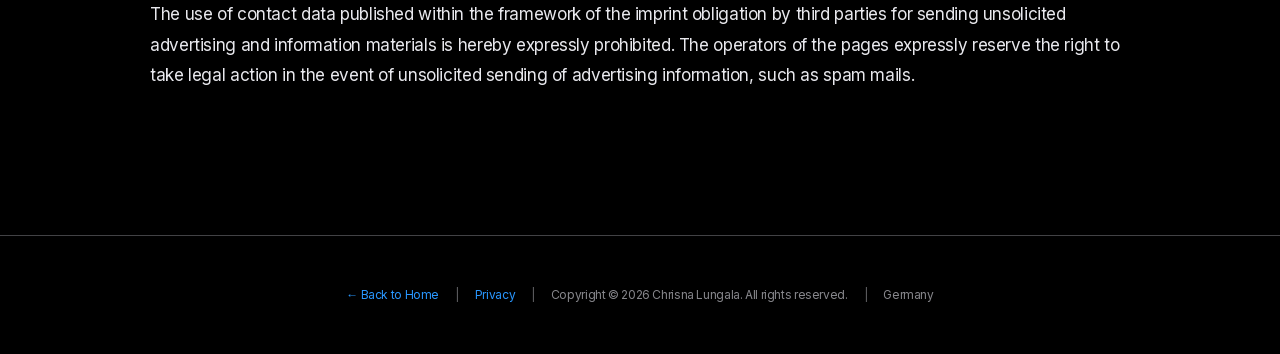
==== commit 16e1a7b6: "Version 1 This is the first version of the website." ====
--- a/legal.html
+++ b/legal.html
@@ -6,26 +6,36 @@
   <title>Legal — Chrisna Lungala</title>
   <meta name="description" content="Legal information and imprint for Chrisna Lungala.">
   <link rel="preload" href="fonts/inter-latin.woff2" as="font" type="font/woff2" crossorigin>
-  <link rel="preload" href="fonts/inter-latin-ext.woff2" as="font" type="font/woff2" crossorigin>
   <link rel="stylesheet" href="styles.css">
 </head>
 <body>
   <!-- Navigation -->
   <nav class="nav" id="nav">
+    <button type="button" class="nav-mobile-backdrop" data-nav-backdrop tabindex="-1" aria-label="Close menu"></button>
     <div class="nav-container">
       <a href="index.html" class="nav-logo">Chrisna Lungala</a>
-      <div class="nav-menu">
-        <div class="nav-links">
-          <a href="index.html#gallery" data-i18n="navWork">Work</a>
-          <a href="index.html#contact" data-i18n="navContact">Contact</a>
+      <div class="nav-end">
+        <div class="nav-menu">
+          <div class="nav-links">
+            <a href="index.html#gallery">
+              <span class="nav-link-icon" aria-hidden="true"><svg xmlns="http://www.w3.org/2000/svg" width="22" height="22" viewBox="0 0 24 24" fill="none" stroke="currentColor" stroke-width="1.75" stroke-linejoin="round"><rect x="3" y="3" width="7" height="7" rx="1"/><rect x="14" y="3" width="7" height="7" rx="1"/><rect x="3" y="14" width="7" height="7" rx="1"/><rect x="14" y="14" width="7" height="7" rx="1"/></svg></span>
+              <span data-i18n="navWork">Work</span>
+            </a>
+            <a href="index.html#contact">
+              <span class="nav-link-icon" aria-hidden="true"><svg xmlns="http://www.w3.org/2000/svg" width="22" height="22" viewBox="0 0 24 24" fill="none" stroke="currentColor" stroke-width="1.75" stroke-linecap="round" stroke-linejoin="round"><path d="M4 4h16c1.1 0 2 .9 2 2v12c0 1.1-.9 2-2 2H4c-1.1 0-2-.9-2-2V6c0-1.1.9-2 2-2z"/><path d="m22 6-10 7L2 6"/></svg></span>
+              <span data-i18n="navContact">Contact</span>
+            </a>
+          </div>
+          <span class="nav-divider nav-divider--desktop" aria-hidden="true"></span>
+          <button type="button" class="nav-lang-toggle" id="lang-toggle" aria-label="Switch to German">GER</button>
         </div>
-        <button type="button" class="nav-lang-toggle" id="lang-toggle" aria-label="Switch to German">GER</button>
+        <span class="nav-divider nav-divider--mobile" aria-hidden="true"></span>
+        <button class="nav-toggle" aria-label="Open menu" aria-expanded="false">
+          <span></span>
+          <span></span>
+          <span></span>
+        </button>
       </div>
-      <button class="nav-toggle" aria-label="Open menu" aria-expanded="false">
-        <span></span>
-        <span></span>
-        <span></span>
-      </button>
     </div>
   </nav>
 
--- a/styles.css
+++ b/styles.css
@@ -112,9 +112,8 @@
 @media (prefers-reduced-motion: no-preference) {
   html {
     scroll-behavior: smooth;
-  }
-  -webkit-tap-highlight-color: rgba(255, 255, 255, 0.08);
-  tap-highlight-color: rgba(255, 255, 255, 0.08);
+    -webkit-tap-highlight-color: rgba(255, 255, 255, 0.08);
+  }
 }
 
 body {
@@ -174,10 +173,154 @@
   z-index: 9999;
   display: flex;
   justify-content: center;
+  isolation: isolate;
+  /* Full fixed nav band height: safe area + padding + pill (~48px) + bottom padding */
+  --nav-scrim-height: calc(env(safe-area-inset-top, 0px) + 12px + 48px + 12px);
+  /* Extra pixels above the viewport so Safari rubber-band / overscroll doesn’t show bare #000 behind the blur */
+  --nav-scrim-overscroll-y: 120px;
+}
+
+/*
+ * Top scrim: extreme blur at the top (dual backdrop layers) so lines behind the bar aren’t readable;
+ * contrast() softens edges; mask feathers to the bottom with no seam.
+ * brightness(0.75) on ::before only.
+ */
+.nav::before {
+  content: '';
+  position: fixed;
+  top: calc(-1 * var(--nav-scrim-overscroll-y));
+  left: 0;
+  right: 0;
+  height: calc(var(--nav-scrim-height) + var(--nav-scrim-overscroll-y));
+  z-index: 0;
+  pointer-events: none;
+  transform: translateZ(0);
+  filter: brightness(0.75) contrast(0.92);
+  backdrop-filter: blur(140px) saturate(200%) contrast(0.82);
+  -webkit-backdrop-filter: blur(140px) saturate(200%) contrast(0.82);
+  /* Stops remapped: same physical fade as before overscroll extension (see --nav-scrim-overscroll-y). */
+  mask-image: linear-gradient(
+    to bottom,
+    rgba(0, 0, 0, 1) 0%,
+    rgba(0, 0, 0, 1) calc(var(--nav-scrim-overscroll-y) / (var(--nav-scrim-height) + var(--nav-scrim-overscroll-y)) * 100%),
+    rgba(0, 0, 0, 0.97) calc((var(--nav-scrim-overscroll-y) + var(--nav-scrim-height) * 0.1) / (var(--nav-scrim-height) + var(--nav-scrim-overscroll-y)) * 100%),
+    rgba(0, 0, 0, 0.9) calc((var(--nav-scrim-overscroll-y) + var(--nav-scrim-height) * 0.22) / (var(--nav-scrim-height) + var(--nav-scrim-overscroll-y)) * 100%),
+    rgba(0, 0, 0, 0.75) calc((var(--nav-scrim-overscroll-y) + var(--nav-scrim-height) * 0.38) / (var(--nav-scrim-height) + var(--nav-scrim-overscroll-y)) * 100%),
+    rgba(0, 0, 0, 0.55) calc((var(--nav-scrim-overscroll-y) + var(--nav-scrim-height) * 0.52) / (var(--nav-scrim-height) + var(--nav-scrim-overscroll-y)) * 100%),
+    rgba(0, 0, 0, 0.32) calc((var(--nav-scrim-overscroll-y) + var(--nav-scrim-height) * 0.68) / (var(--nav-scrim-height) + var(--nav-scrim-overscroll-y)) * 100%),
+    rgba(0, 0, 0, 0.14) calc((var(--nav-scrim-overscroll-y) + var(--nav-scrim-height) * 0.84) / (var(--nav-scrim-height) + var(--nav-scrim-overscroll-y)) * 100%),
+    rgba(0, 0, 0, 0.04) calc((var(--nav-scrim-overscroll-y) + var(--nav-scrim-height) * 0.94) / (var(--nav-scrim-height) + var(--nav-scrim-overscroll-y)) * 100%),
+    rgba(0, 0, 0, 0) 100%
+  );
+  -webkit-mask-image: linear-gradient(
+    to bottom,
+    rgba(0, 0, 0, 1) 0%,
+    rgba(0, 0, 0, 1) calc(var(--nav-scrim-overscroll-y) / (var(--nav-scrim-height) + var(--nav-scrim-overscroll-y)) * 100%),
+    rgba(0, 0, 0, 0.97) calc((var(--nav-scrim-overscroll-y) + var(--nav-scrim-height) * 0.1) / (var(--nav-scrim-height) + var(--nav-scrim-overscroll-y)) * 100%),
+    rgba(0, 0, 0, 0.9) calc((var(--nav-scrim-overscroll-y) + var(--nav-scrim-height) * 0.22) / (var(--nav-scrim-height) + var(--nav-scrim-overscroll-y)) * 100%),
+    rgba(0, 0, 0, 0.75) calc((var(--nav-scrim-overscroll-y) + var(--nav-scrim-height) * 0.38) / (var(--nav-scrim-height) + var(--nav-scrim-overscroll-y)) * 100%),
+    rgba(0, 0, 0, 0.55) calc((var(--nav-scrim-overscroll-y) + var(--nav-scrim-height) * 0.52) / (var(--nav-scrim-height) + var(--nav-scrim-overscroll-y)) * 100%),
+    rgba(0, 0, 0, 0.32) calc((var(--nav-scrim-overscroll-y) + var(--nav-scrim-height) * 0.68) / (var(--nav-scrim-height) + var(--nav-scrim-overscroll-y)) * 100%),
+    rgba(0, 0, 0, 0.14) calc((var(--nav-scrim-overscroll-y) + var(--nav-scrim-height) * 0.84) / (var(--nav-scrim-height) + var(--nav-scrim-overscroll-y)) * 100%),
+    rgba(0, 0, 0, 0.04) calc((var(--nav-scrim-overscroll-y) + var(--nav-scrim-height) * 0.94) / (var(--nav-scrim-height) + var(--nav-scrim-overscroll-y)) * 100%),
+    rgba(0, 0, 0, 0) 100%
+  );
+  mask-size: 100% 100%;
+  -webkit-mask-size: 100% 100%;
+}
+
+/* Second pass: extra blur in the upper band only (stacks visually for a harsher top smear). */
+.nav::after {
+  content: '';
+  position: fixed;
+  top: calc(-1 * var(--nav-scrim-overscroll-y));
+  left: 0;
+  right: 0;
+  height: calc(var(--nav-scrim-height) + var(--nav-scrim-overscroll-y));
+  z-index: 0;
+  pointer-events: none;
+  transform: translateZ(0);
+  backdrop-filter: blur(72px) saturate(180%) contrast(0.88);
+  -webkit-backdrop-filter: blur(72px) saturate(180%) contrast(0.88);
+  mask-image: linear-gradient(
+    to bottom,
+    rgba(0, 0, 0, 1) 0%,
+    rgba(0, 0, 0, 1) calc(var(--nav-scrim-overscroll-y) / (var(--nav-scrim-height) + var(--nav-scrim-overscroll-y)) * 100%),
+    rgba(0, 0, 0, 0.88) calc((var(--nav-scrim-overscroll-y) + var(--nav-scrim-height) * 0.18) / (var(--nav-scrim-height) + var(--nav-scrim-overscroll-y)) * 100%),
+    rgba(0, 0, 0, 0.45) calc((var(--nav-scrim-overscroll-y) + var(--nav-scrim-height) * 0.36) / (var(--nav-scrim-height) + var(--nav-scrim-overscroll-y)) * 100%),
+    rgba(0, 0, 0, 0) calc((var(--nav-scrim-overscroll-y) + var(--nav-scrim-height) * 0.5) / (var(--nav-scrim-height) + var(--nav-scrim-overscroll-y)) * 100%)
+  );
+  -webkit-mask-image: linear-gradient(
+    to bottom,
+    rgba(0, 0, 0, 1) 0%,
+    rgba(0, 0, 0, 1) calc(var(--nav-scrim-overscroll-y) / (var(--nav-scrim-height) + var(--nav-scrim-overscroll-y)) * 100%),
+    rgba(0, 0, 0, 0.88) calc((var(--nav-scrim-overscroll-y) + var(--nav-scrim-height) * 0.18) / (var(--nav-scrim-height) + var(--nav-scrim-overscroll-y)) * 100%),
+    rgba(0, 0, 0, 0.45) calc((var(--nav-scrim-overscroll-y) + var(--nav-scrim-height) * 0.36) / (var(--nav-scrim-height) + var(--nav-scrim-overscroll-y)) * 100%),
+    rgba(0, 0, 0, 0) calc((var(--nav-scrim-overscroll-y) + var(--nav-scrim-height) * 0.5) / (var(--nav-scrim-height) + var(--nav-scrim-overscroll-y)) * 100%)
+  );
+  mask-size: 100% 100%;
+  -webkit-mask-size: 100% 100%;
+}
+
+@media (prefers-reduced-transparency: reduce) {
+  .nav::before {
+    filter: brightness(0.75) contrast(0.95);
+    backdrop-filter: blur(48px) saturate(170%) contrast(0.9);
+    -webkit-backdrop-filter: blur(48px) saturate(170%) contrast(0.9);
+    mask-image: linear-gradient(
+      to bottom,
+      rgba(0, 0, 0, 0.92) 0%,
+      rgba(0, 0, 0, 0.92) calc(var(--nav-scrim-overscroll-y) / (var(--nav-scrim-height) + var(--nav-scrim-overscroll-y)) * 100%),
+      rgba(0, 0, 0, 0.78) calc((var(--nav-scrim-overscroll-y) + var(--nav-scrim-height) * 0.22) / (var(--nav-scrim-height) + var(--nav-scrim-overscroll-y)) * 100%),
+      rgba(0, 0, 0, 0.52) calc((var(--nav-scrim-overscroll-y) + var(--nav-scrim-height) * 0.48) / (var(--nav-scrim-height) + var(--nav-scrim-overscroll-y)) * 100%),
+      rgba(0, 0, 0, 0.26) calc((var(--nav-scrim-overscroll-y) + var(--nav-scrim-height) * 0.72) / (var(--nav-scrim-height) + var(--nav-scrim-overscroll-y)) * 100%),
+      rgba(0, 0, 0, 0.08) calc((var(--nav-scrim-overscroll-y) + var(--nav-scrim-height) * 0.9) / (var(--nav-scrim-height) + var(--nav-scrim-overscroll-y)) * 100%),
+      rgba(0, 0, 0, 0) 100%
+    );
+    -webkit-mask-image: linear-gradient(
+      to bottom,
+      rgba(0, 0, 0, 0.92) 0%,
+      rgba(0, 0, 0, 0.92) calc(var(--nav-scrim-overscroll-y) / (var(--nav-scrim-height) + var(--nav-scrim-overscroll-y)) * 100%),
+      rgba(0, 0, 0, 0.78) calc((var(--nav-scrim-overscroll-y) + var(--nav-scrim-height) * 0.22) / (var(--nav-scrim-height) + var(--nav-scrim-overscroll-y)) * 100%),
+      rgba(0, 0, 0, 0.52) calc((var(--nav-scrim-overscroll-y) + var(--nav-scrim-height) * 0.48) / (var(--nav-scrim-height) + var(--nav-scrim-overscroll-y)) * 100%),
+      rgba(0, 0, 0, 0.26) calc((var(--nav-scrim-overscroll-y) + var(--nav-scrim-height) * 0.72) / (var(--nav-scrim-height) + var(--nav-scrim-overscroll-y)) * 100%),
+      rgba(0, 0, 0, 0.08) calc((var(--nav-scrim-overscroll-y) + var(--nav-scrim-height) * 0.9) / (var(--nav-scrim-height) + var(--nav-scrim-overscroll-y)) * 100%),
+      rgba(0, 0, 0, 0) 100%
+    );
+  }
+
+  .nav::after {
+    backdrop-filter: blur(24px) saturate(160%) contrast(0.92);
+    -webkit-backdrop-filter: blur(24px) saturate(160%) contrast(0.92);
+    mask-image: linear-gradient(
+      to bottom,
+      rgba(0, 0, 0, 0.85) 0%,
+      rgba(0, 0, 0, 0.85) calc(var(--nav-scrim-overscroll-y) / (var(--nav-scrim-height) + var(--nav-scrim-overscroll-y)) * 100%),
+      rgba(0, 0, 0, 0.4) calc((var(--nav-scrim-overscroll-y) + var(--nav-scrim-height) * 0.28) / (var(--nav-scrim-height) + var(--nav-scrim-overscroll-y)) * 100%),
+      rgba(0, 0, 0, 0) calc((var(--nav-scrim-overscroll-y) + var(--nav-scrim-height) * 0.42) / (var(--nav-scrim-height) + var(--nav-scrim-overscroll-y)) * 100%)
+    );
+    -webkit-mask-image: linear-gradient(
+      to bottom,
+      rgba(0, 0, 0, 0.85) 0%,
+      rgba(0, 0, 0, 0.85) calc(var(--nav-scrim-overscroll-y) / (var(--nav-scrim-height) + var(--nav-scrim-overscroll-y)) * 100%),
+      rgba(0, 0, 0, 0.4) calc((var(--nav-scrim-overscroll-y) + var(--nav-scrim-height) * 0.28) / (var(--nav-scrim-height) + var(--nav-scrim-overscroll-y)) * 100%),
+      rgba(0, 0, 0, 0) calc((var(--nav-scrim-overscroll-y) + var(--nav-scrim-height) * 0.42) / (var(--nav-scrim-height) + var(--nav-scrim-overscroll-y)) * 100%)
+    );
+  }
+}
+
+/* Mobile-only overlay; without a base rule the <button> is visible on wide viewports (UA border / sliver). */
+.nav-mobile-backdrop {
+  display: none;
+  margin: 0;
+  padding: 0;
+  border: 0;
+  background: transparent;
 }
 
 .nav-container {
   position: relative;
+  z-index: 1;
   display: flex;
   align-items: center;
   justify-content: space-between;
@@ -222,9 +365,18 @@
 }
 
 .nav-logo,
-.nav-menu {
+.nav-menu,
+.nav-end {
   position: relative;
   z-index: 1;
+}
+
+/* Right cluster: links + divider + lang on wide screens; lang + divider + hamburger on narrow */
+.nav-end {
+  display: flex;
+  align-items: center;
+  gap: 0;
+  min-width: 0;
 }
 
 .nav-logo {
@@ -265,11 +417,25 @@
   color: #ffffff;
 }
 
-.nav-divider {
+/* Icons only in the mobile sheet (wide nav stays text-only) */
+.nav-link-icon {
+  display: none;
+}
+
+.nav-divider--desktop,
+.nav-divider--mobile {
   width: 1px;
   height: 16px;
   background: rgba(255, 255, 255, 0.2);
   flex-shrink: 0;
+}
+
+.nav-divider--desktop {
+  display: block;
+}
+
+.nav-divider--mobile {
+  display: none;
 }
 
 .nav-lang-toggle {
@@ -299,10 +465,26 @@
 }
 
 .nav-toggle span {
+  display: block;
   width: 18px;
   height: 2px;
   background: var(--color-black);
-  transition: var(--transition-fast);
+  border-radius: 1px;
+  transform-origin: center;
+  /* Same duration + easing on transform and opacity so close mirrors open (true reverse). */
+  transition:
+    transform 0.38s cubic-bezier(0.25, 0.1, 0.25, 1),
+    opacity 0.38s cubic-bezier(0.25, 0.1, 0.25, 1);
+}
+
+.nav-toggle span:nth-child(1),
+.nav-toggle span:nth-child(3) {
+  transform: translateY(0) rotate(0deg);
+}
+
+.nav-toggle span:nth-child(2) {
+  opacity: 1;
+  transform: scaleX(1);
 }
 
 .nav-toggle,
@@ -560,6 +742,50 @@
   flex-wrap: wrap;
 }
 
+.hero-slide .hero-cta {
+  position: relative;
+  z-index: 1;
+  width: 100%;
+  justify-content: center;
+  margin-top: var(--spacing-xl);
+  opacity: 0;
+  transform: translateY(24px);
+  animation: heroLineIntro 0.6s ease-out 1.15s forwards;
+}
+
+.hero-cta-btn {
+  appearance: none;
+  -webkit-appearance: none;
+  border: none;
+  cursor: pointer;
+  font-family: var(--font-display);
+  font-size: 17px;
+  font-weight: 600;
+  letter-spacing: -0.022em;
+  color: #1d1d1f;
+  background: rgba(255, 255, 255, 0.95);
+  padding: 14px 28px;
+  min-height: 48px;
+  border-radius: 980px;
+  box-shadow: 0 4px 24px rgba(0, 0, 0, 0.28);
+  transition: transform 0.2s ease, background 0.2s ease, box-shadow 0.2s ease;
+}
+
+.hero-cta-btn:hover {
+  background: #ffffff;
+  box-shadow: 0 6px 28px rgba(0, 0, 0, 0.35);
+  transform: scale(1.02);
+}
+
+.hero-cta-btn:active {
+  transform: scale(0.98);
+}
+
+.hero-cta-btn:focus-visible {
+  outline: 2px solid var(--color-link);
+  outline-offset: 3px;
+}
+
 /* Buttons - Apple Style */
 .btn {
   display: inline-flex;
@@ -599,6 +825,10 @@
   padding: var(--spacing-4xl) var(--spacing-lg);
   max-width: var(--max-width-wide);
   margin: 0 auto;
+}
+
+/* Off-screen paint skipping; exclude gallery (first below-hero section — LCP candidate). */
+.section:not(.section-gallery) {
   content-visibility: auto;
   contain-intrinsic-size: auto 500px;
 }
@@ -876,7 +1106,8 @@
 .gallery-item-badge-new {
   position: absolute;
   top: 10px;
-  right: 10px;
+  left: 10px;
+  right: auto;
   z-index: 3;
   padding: 5px 11px;
   font-size: 11px;
@@ -936,6 +1167,23 @@
 }
 
 .gallery-item > img:not(.gallery-item-laurel) {
+  position: absolute;
+  inset: 0;
+  width: 100%;
+  height: 100%;
+  object-fit: cover;
+  border-radius: 12px;
+  display: block;
+}
+
+.gallery-item > picture {
+  position: absolute;
+  inset: 0;
+  display: block;
+  z-index: 0;
+}
+
+.gallery-item > picture > img {
   width: 100%;
   height: 100%;
   object-fit: cover;
@@ -954,15 +1202,59 @@
   pointer-events: none;
 }
 
+/* Phones + narrow windows: portrait tiles and tighter chrome */
+@media (max-width: 900px) {
+  .gallery-item {
+    /* Narrow tiles: aspect matches Those Who Follow poster (mitlaeufer, 900×1273), not 9:16 */
+    /* Bias crop toward upper frame (override per card via --gallery-cover-*) */
+    --gallery-cover-x: 50%;
+    --gallery-cover-y: 24%;
+    width: min(
+      210px,
+      calc(100vw - 2 * var(--spacing-lg) - env(safe-area-inset-left, 0px) - env(safe-area-inset-right, 0px))
+    );
+    aspect-ratio: 900 / 1273;
+  }
+
+  .gallery-item > img:not(.gallery-item-laurel),
+  .gallery-item > picture > img {
+    object-position: var(--gallery-cover-x) var(--gallery-cover-y);
+  }
+
+  .gallery-item-label {
+    padding: var(--spacing-sm) 10px;
+    gap: 3px;
+  }
+
+  .gallery-item-title {
+    font-size: 15px;
+    line-height: 1.35;
+  }
+
+  .gallery-item-laurel {
+    top: 8px;
+    right: 8px;
+    bottom: auto;
+    left: auto;
+    width: 27px;
+    height: 27px;
+  }
+}
+
 /* Work spotlight — Apple Education “Apps for whatever you’re into” tabbed layout (below carousel) */
 .section-apps-gallery {
   overflow-x: clip;
   overflow-y: visible;
   padding-top: var(--spacing-2xl);
-  padding-bottom: var(--spacing-3xl);
+  padding-bottom: var(--spacing-xl);
   max-width: none;
   padding-left: 0;
   padding-right: 0;
+}
+
+/* Less space between Work spotlight (About) and Listen than default .section stacking */
+.section-listen {
+  padding-top: var(--spacing-xl);
 }
 
 /* Picker + project copy — narrow column; carousel sits full-bleed above */
@@ -990,7 +1282,7 @@
   width: fit-content;
   max-width: 100%;
   margin: 0 auto;
-  padding: 4px;
+  padding: 2px;
   border-radius: 980px;
   background: rgba(255, 255, 255, 0.06);
   border: 1px solid rgba(255, 255, 255, 0.1);
@@ -1000,6 +1292,7 @@
   overflow-y: hidden;
   -webkit-overflow-scrolling: touch;
   scrollbar-width: none;
+  scroll-behavior: auto;
 }
 
 .apps-gallery-tabs-shell::-webkit-scrollbar {
@@ -1011,7 +1304,7 @@
   flex-wrap: nowrap;
   justify-content: center;
   align-items: stretch;
-  gap: 4px;
+  gap: 2px;
   padding: 0;
   margin: 0;
   width: max-content;
@@ -1028,7 +1321,7 @@
   letter-spacing: -0.018em;
   color: var(--color-gray);
   background: transparent;
-  padding: 9px 14px;
+  padding: 7px 11px;
   border-radius: 980px;
   white-space: nowrap;
   flex-shrink: 0;
@@ -1083,7 +1376,8 @@
   overflow-x: auto;
   overflow-y: hidden;
   scroll-snap-type: x mandatory;
-  scroll-behavior: smooth;
+  /* Programmatic scroll uses JS easing; keep auto so it doesn’t fight rAF */
+  scroll-behavior: auto;
   scroll-padding-inline: max(16px, env(safe-area-inset-left, 0px), env(safe-area-inset-right, 0px));
   padding-top: 8px;
   padding-bottom: 16px;
@@ -1105,6 +1399,10 @@
 
 @media (prefers-reduced-motion: reduce) {
   .apps-gallery-scroller {
+    scroll-behavior: auto;
+  }
+
+  .apps-gallery-tabs-shell {
     scroll-behavior: auto;
   }
 }
@@ -1118,7 +1416,7 @@
   scroll-snap-align: center;
   scroll-snap-stop: always;
   opacity: 0.4;
-  transition: opacity 0.45s cubic-bezier(0.25, 0.1, 0.25, 1);
+  transition: opacity 0.75s cubic-bezier(0.22, 1, 0.36, 1);
 }
 
 .apps-gallery-panel.is-active {
@@ -1280,6 +1578,39 @@
   margin-top: var(--spacing-lg);
   padding-top: 0;
   border-top: none;
+}
+
+.listen-apple-wrap {
+  display: flex;
+  justify-content: center;
+  padding: var(--spacing-xl) 0 0;
+  margin-top: var(--spacing-md);
+}
+
+.listen-apple-music-link {
+  display: inline-flex;
+  align-items: center;
+  justify-content: center;
+  line-height: 0;
+  opacity: 0.92;
+  transition: opacity 0.2s ease, transform 0.2s ease;
+}
+
+.listen-apple-music-link:hover {
+  opacity: 1;
+}
+
+.listen-apple-music-link:focus-visible {
+  outline: 2px solid var(--color-link);
+  outline-offset: 4px;
+  border-radius: 6px;
+}
+
+.listen-apple-music-badge {
+  height: clamp(36px, 5vw, 44px);
+  width: auto;
+  max-width: min(92vw, 220px);
+  display: block;
 }
 
 .listen-pill-wrap {
@@ -1877,9 +2208,13 @@
 
   .section-apps-gallery {
     padding-top: var(--spacing-xl);
-    padding-bottom: var(--spacing-2xl);
+    padding-bottom: var(--spacing-lg);
     padding-left: 0;
     padding-right: 0;
+  }
+
+  .section-listen {
+    padding-top: var(--spacing-lg);
   }
 
   .apps-gallery-inner {
@@ -1926,7 +2261,7 @@
 
   .gallery-item {
     width: min(
-      400px,
+      210px,
       calc(100vw - 2 * var(--spacing-sm) - env(safe-area-inset-left, 0px) - env(safe-area-inset-right, 0px))
     );
   }
@@ -1942,18 +2277,221 @@
     padding-right: max(var(--spacing-sm), env(safe-area-inset-right, 0px));
   }
 
-  .nav-links,
-  .nav-divider {
+  /* Dim + blur: opacity/backdrop animate both open and close (no display toggle) */
+  .nav-mobile-backdrop {
+    display: block;
+    position: fixed;
+    inset: 0;
+    z-index: 10010;
+    margin: 0;
+    padding: 0;
+    border: 0;
+    cursor: pointer;
+    opacity: 0;
+    pointer-events: none;
+    background: rgba(0, 0, 0, 0);
+    backdrop-filter: blur(0px);
+    -webkit-backdrop-filter: blur(0px);
+    transition:
+      opacity 0.4s cubic-bezier(0.25, 0.1, 0.25, 1),
+      background 0.4s cubic-bezier(0.25, 0.1, 0.25, 1),
+      backdrop-filter 0.45s cubic-bezier(0.25, 0.1, 0.25, 1),
+      -webkit-backdrop-filter 0.45s cubic-bezier(0.25, 0.1, 0.25, 1);
+  }
+
+  .nav.open .nav-mobile-backdrop {
+    opacity: 1;
+    pointer-events: auto;
+    background: rgba(0, 0, 0, 0.42);
+    backdrop-filter: blur(8px);
+    -webkit-backdrop-filter: blur(8px);
+  }
+
+  .nav.open .nav-container {
+    position: relative;
+    z-index: 10015;
+    overflow: visible;
+  }
+
+  .nav-logo {
+    min-width: 0;
+    max-width: min(200px, 42vw);
+    overflow: hidden;
+    text-overflow: ellipsis;
+    white-space: nowrap;
+  }
+
+  .nav-divider--desktop {
     display: none;
   }
 
+  .nav-divider--mobile {
+    display: block;
+  }
+
+  .nav-end {
+    gap: 4px;
+    flex-shrink: 0;
+    align-items: center;
+  }
+
+  /* Sheet: always fixed on narrow viewports; opacity/transform transition open + close */
+  .nav-links {
+    display: flex;
+    flex-direction: column;
+    align-items: stretch;
+    gap: 0;
+    position: fixed;
+    left: max(12px, env(safe-area-inset-left, 0px));
+    right: max(12px, env(safe-area-inset-right, 0px));
+    top: calc(env(safe-area-inset-top, 0px) + 72px);
+    padding: 8px 0;
+    margin: 0;
+    background: rgba(12, 12, 14, 0.96);
+    backdrop-filter: saturate(200%) blur(16px);
+    -webkit-backdrop-filter: saturate(200%) blur(16px);
+    border-radius: 20px;
+    border: 1px solid rgba(255, 255, 255, 0.12);
+    box-shadow: 0 16px 48px rgba(0, 0, 0, 0.55);
+    z-index: 10020;
+    transform-origin: top center;
+    opacity: 0;
+    visibility: hidden;
+    pointer-events: none;
+    transform: scale(0.97) translateY(-6px);
+    transition:
+      opacity 0.32s cubic-bezier(0.25, 0.1, 0.25, 1),
+      transform 0.32s cubic-bezier(0.25, 0.1, 0.25, 1),
+      visibility 0s linear 0.32s;
+  }
+
+  .nav.open .nav-links {
+    opacity: 1;
+    visibility: visible;
+    pointer-events: auto;
+    transform: scale(1) translateY(0);
+    transition:
+      opacity 0.36s cubic-bezier(0.25, 0.1, 0.25, 1),
+      transform 0.36s cubic-bezier(0.25, 0.1, 0.25, 1),
+      visibility 0s;
+  }
+
+  .nav-links a {
+    padding: 14px 20px;
+    font-size: 17px;
+    font-weight: 500;
+    color: rgba(255, 255, 255, 0.92);
+    text-decoration: none;
+    min-height: 44px;
+    display: flex;
+    align-items: center;
+    gap: 12px;
+    border-radius: 12px;
+    margin: 0 8px;
+  }
+
+  .nav-link-icon {
+    display: inline-flex;
+    align-items: center;
+    justify-content: center;
+    flex-shrink: 0;
+    width: 22px;
+    height: 22px;
+    color: rgba(255, 255, 255, 0.88);
+  }
+
+  .nav-link-icon svg {
+    display: block;
+    width: 22px;
+    height: 22px;
+  }
+
+  .nav-links a:active {
+    background: rgba(255, 255, 255, 0.08);
+  }
+
   .nav-toggle {
-    display: none;
+    display: flex;
+    flex-direction: column;
+    justify-content: center;
+    align-items: center;
+    gap: 5px;
+    min-width: 44px;
+    min-height: 44px;
+    padding: 10px;
+    margin-left: 0;
+    flex-shrink: 0;
+    border-radius: 12px;
+  }
+
+  /* Open: middle stroke shrinks first, then outer lines rotate into X (reverse on close). */
+  .nav.open .nav-toggle span:nth-child(1),
+  .nav.open .nav-toggle span:nth-child(3) {
+    transition-delay: 0.12s;
+  }
+
+  .nav.open .nav-toggle span:nth-child(2) {
+    transition-delay: 0s;
+  }
+
+  .nav.nav-has-opened:not(.open) .nav-toggle span:nth-child(1),
+  .nav.nav-has-opened:not(.open) .nav-toggle span:nth-child(3) {
+    transition-delay: 0s;
+  }
+
+  .nav.nav-has-opened:not(.open) .nav-toggle span:nth-child(2) {
+    transition-delay: 0.12s;
+  }
+
+  /* Hamburger → X (Apple-style morph) */
+  .nav.open .nav-toggle span:nth-child(1) {
+    transform: translateY(7px) rotate(45deg);
+  }
+
+  .nav.open .nav-toggle span:nth-child(2) {
+    opacity: 0;
+    transform: scaleX(0);
+  }
+
+  .nav.open .nav-toggle span:nth-child(3) {
+    transform: translateY(-7px) rotate(-45deg);
+  }
+
+  .nav-toggle:focus-visible {
+    outline: 2px solid var(--color-link);
+    outline-offset: 2px;
+  }
+
+  @media (prefers-reduced-motion: reduce) {
+    .nav-mobile-backdrop {
+      transition-duration: 0.01ms !important;
+    }
+
+    .nav.open .nav-mobile-backdrop {
+      backdrop-filter: blur(8px);
+      -webkit-backdrop-filter: blur(8px);
+    }
+
+    .nav-toggle span {
+      transition-duration: 0.01ms !important;
+      transition-delay: 0s !important;
+    }
+
+    .nav-links {
+      transition-duration: 0.01ms !important;
+    }
+
+    .nav.open .nav-links {
+      opacity: 1;
+      transform: none;
+    }
   }
 
   .nav-menu {
     display: flex;
     align-items: center;
+    gap: 8px;
+    flex-shrink: 0;
   }
 
   .nav-container {
@@ -1963,12 +2501,18 @@
 
   .nav-lang-toggle {
     min-height: 44px;
+    min-width: 44px;
     padding: 10px 14px;
     display: inline-flex;
     align-items: center;
     justify-content: center;
   }
 
+  .about-demos {
+    width: 100%;
+    max-width: 100%;
+  }
+
   .gallery-arrow {
     width: 44px;
     height: 44px;
@@ -1994,10 +2538,15 @@
 
   .apps-gallery-tabs-shell {
     justify-content: flex-start;
+    align-self: stretch;
+    width: 100%;
+    max-width: 100%;
     margin-left: calc(-1 * var(--spacing-sm));
     margin-right: calc(-1 * var(--spacing-sm));
-    padding-left: var(--spacing-sm);
-    padding-right: var(--spacing-sm);
+    padding: 2px;
+    padding-left: max(var(--spacing-sm), env(safe-area-inset-left, 0px));
+    padding-right: max(var(--spacing-sm), env(safe-area-inset-right, 0px));
+    box-sizing: border-box;
   }
 
   .apps-gallery-tabs {
@@ -2009,7 +2558,7 @@
   .apps-gallery-tab {
     flex-shrink: 0;
     min-height: 44px;
-    padding: 10px 14px;
+    padding: 8px 10px;
   }
 
   /* Floating pill inner button – 44px on mobile */
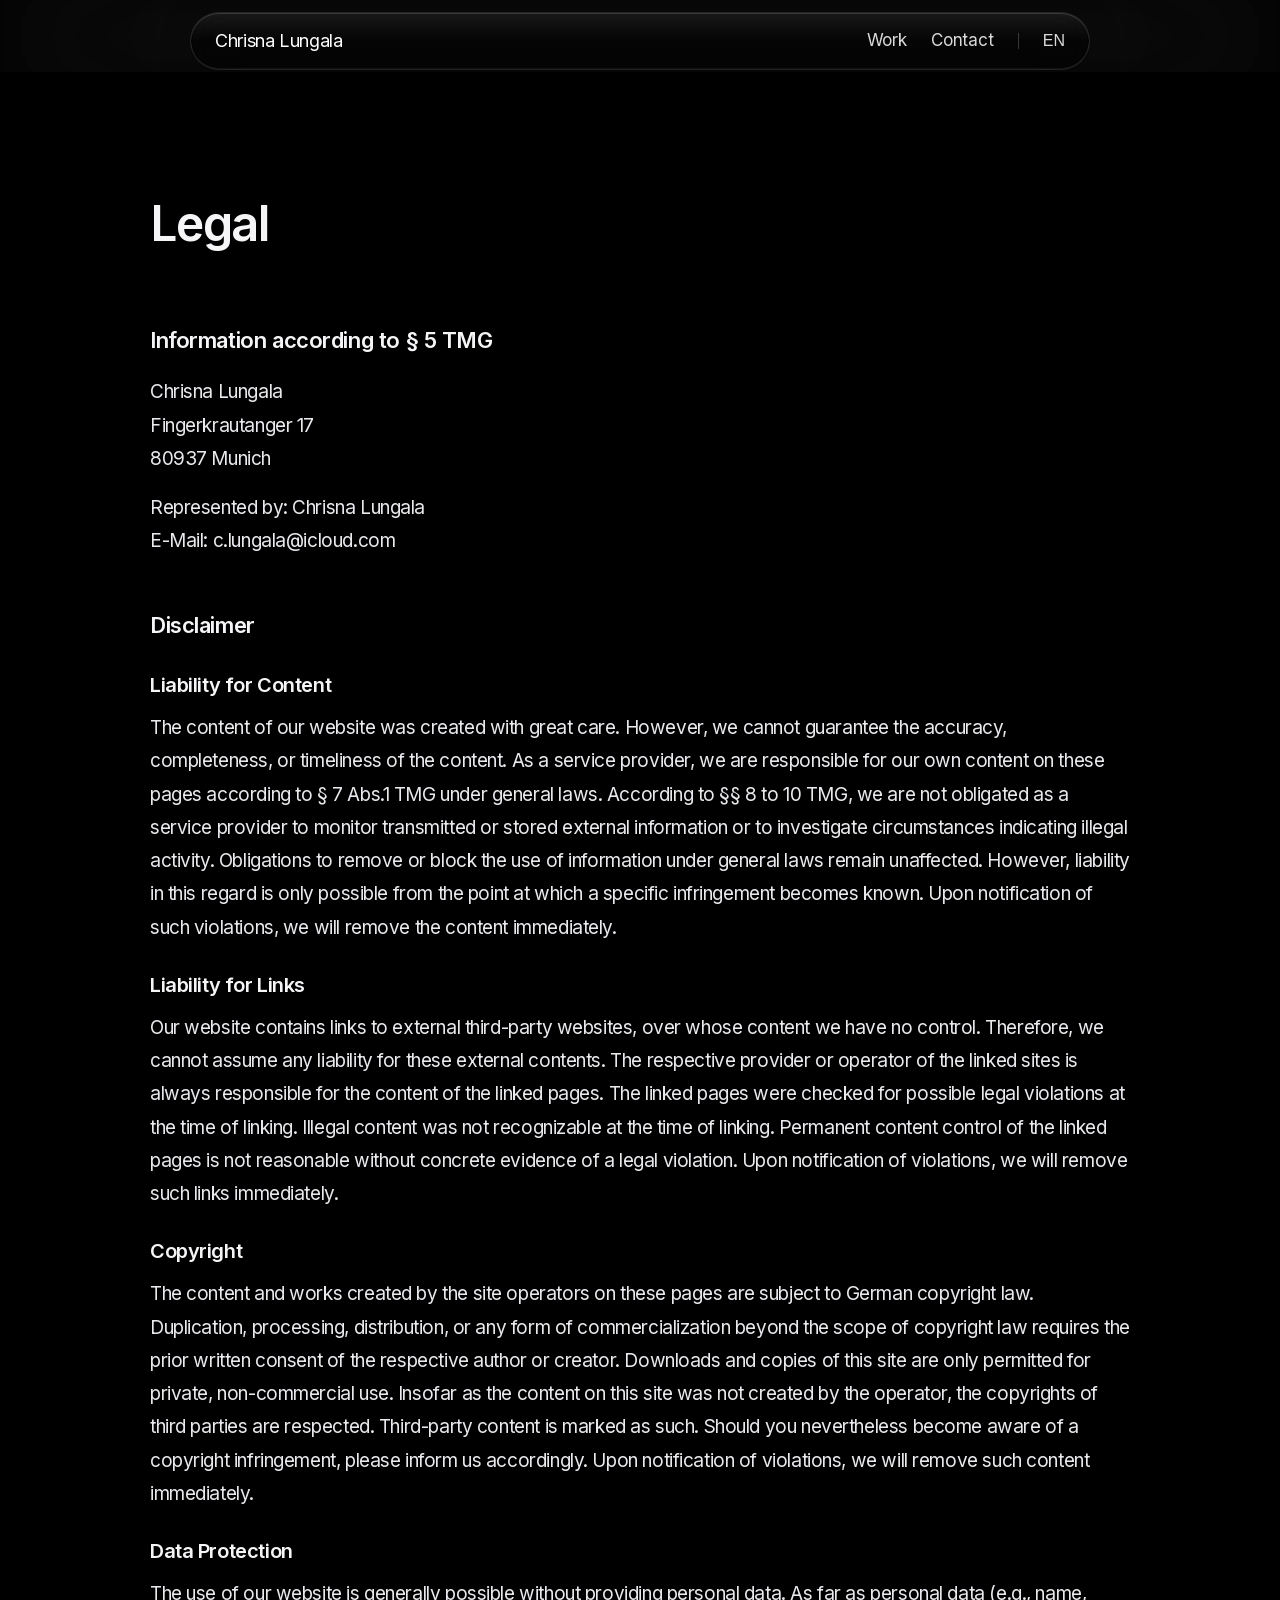
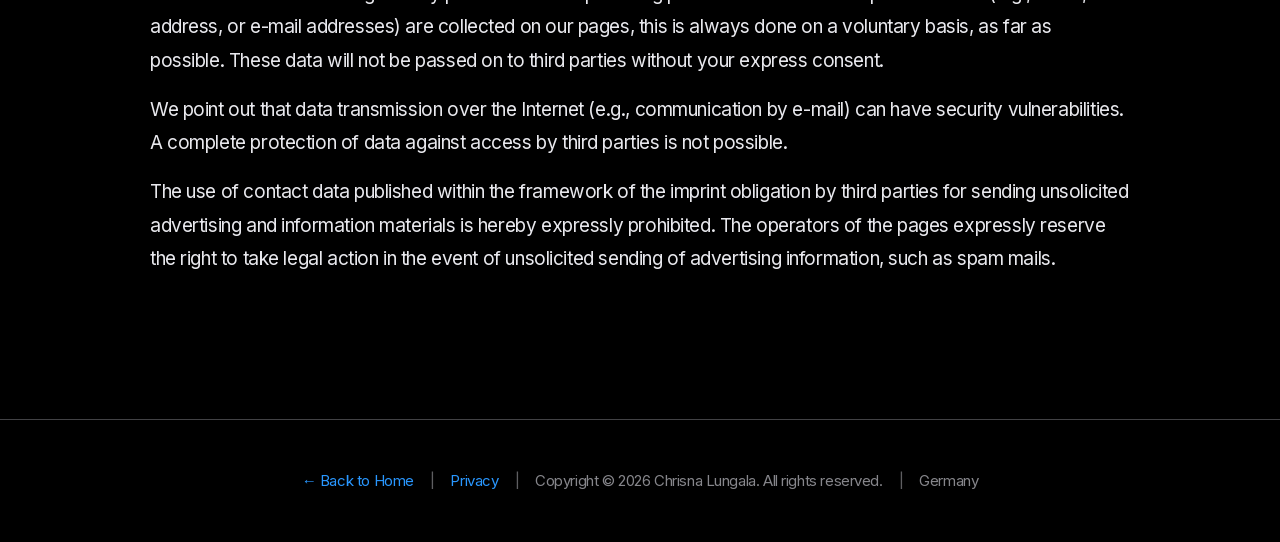
==== commit 63bf77d6: "v1.08" ====
--- a/legal.html
+++ b/legal.html
@@ -78,6 +78,6 @@
     </div>
   </footer>
 
-  <script src="script.js" defer></script>
+  <script src="script.js?v=11" defer></script>
 </body>
 </html>
--- a/styles.css
+++ b/styles.css
@@ -86,11 +86,23 @@
   --max-width-wide: 1200px;
   --nav-height: 64px;
   --font-body: "Inter", var(--font-system);
+
+  /* Fluid type — stronger minimums on phones / narrow viewports */
+  --font-size-body: clamp(17px, 0.35rem + 3vw, 19px);
+  --font-size-ui: clamp(15px, 0.25rem + 2.8vw, 17px);
+  --font-size-small: clamp(14px, 0.2rem + 2.6vw, 16px);
+  --font-size-meta: clamp(13px, 0.2rem + 2.5vw, 14px);
+  --font-size-heading-sm: clamp(19px, 2.8vw, 24px);
   
-  /* Transitions */
-  --transition-fast: 0.2s ease;
-  --transition-smooth: 0.3s cubic-bezier(0.25, 0.1, 0.25, 1);
-  --transition-slow: 0.5s cubic-bezier(0.25, 0.1, 0.25, 1);
+  /* Motion — quick response, smooth deceleration (GPU-friendly: prefer transform/opacity) */
+  --ease-out-snappy: cubic-bezier(0.32, 0.72, 0, 1);
+  --ease-out-standard: cubic-bezier(0.33, 1, 0.68, 1);
+  --transition-fast: 0.15s var(--ease-out-snappy);
+  --transition-smooth: 0.2s var(--ease-out-snappy);
+  --transition-slow: 0.35s var(--ease-out-standard);
+
+  /* Touch — iOS HIG / Material minimum tap target */
+  --touch-target-min: 44px;
 }
 
 /* Reset & Base */
@@ -118,8 +130,8 @@
 
 body {
   font-family: var(--font-display);
-  font-size: clamp(15px, 2.8vw, 17px);
-  line-height: 1.8;
+  font-size: var(--font-size-body);
+  line-height: 1.75;
   font-weight: 400;
   letter-spacing: -0.022em;
   color: var(--color-black);
@@ -136,7 +148,15 @@
   overflow-x: clip;
 }
 
-button, a, [role="button"] {
+button,
+a,
+[role="button"],
+[role="slider"],
+[role="tab"],
+input[type="button"],
+input[type="submit"],
+input[type="reset"],
+label[for] {
   touch-action: manipulation;
 }
 
@@ -336,7 +356,9 @@
     0 8px 32px rgba(0, 0, 0, 0.25),
     inset 0 1px 0 rgba(255, 255, 255, 0.15),
     inset 0 -1px 0 rgba(255, 255, 255, 0.05);
-  transition: background 0.2s ease, box-shadow 0.2s ease;
+  transition:
+    background var(--transition-fast),
+    box-shadow var(--transition-fast);
   overflow: hidden;
 }
 
@@ -380,7 +402,7 @@
 }
 
 .nav-logo {
-  font-size: 16px;
+  font-size: clamp(16px, 0.2rem + 3vw, 18px);
   font-weight: 500;
   color: #ffffff;
   text-decoration: none;
@@ -405,7 +427,7 @@
 }
 
 .nav-links a {
-  font-size: 14px;
+  font-size: var(--font-size-ui);
   font-weight: 400;
   color: rgba(255, 255, 255, 0.85);
   text-decoration: none;
@@ -439,7 +461,7 @@
 }
 
 .nav-lang-toggle {
-  font-size: 13px;
+  font-size: var(--font-size-small);
   font-weight: 400;
   color: rgba(255, 255, 255, 0.85);
   background: transparent;
@@ -473,8 +495,8 @@
   transform-origin: center;
   /* Same duration + easing on transform and opacity so close mirrors open (true reverse). */
   transition:
-    transform 0.38s cubic-bezier(0.25, 0.1, 0.25, 1),
-    opacity 0.38s cubic-bezier(0.25, 0.1, 0.25, 1);
+    transform 0.26s var(--ease-out-snappy),
+    opacity 0.26s var(--ease-out-snappy);
 }
 
 .nav-toggle span:nth-child(1),
@@ -489,6 +511,7 @@
 
 .nav-toggle,
 .nav-lang-toggle,
+.nav-logo,
 .nav-links a,
 .gallery-arrow,
 .gallery-item,
@@ -497,7 +520,12 @@
 .apps-gallery-caption,
 .apps-gallery-panel-card,
 .floating-pill,
-.demo-play {
+.demo-play,
+.demo-progress-bar,
+.demo-track,
+.accordion-header,
+.sheet-close,
+.contact-sheet-social-link {
   touch-action: manipulation;
 }
 
@@ -520,7 +548,7 @@
   bottom: 0;
   z-index: 0;
   opacity: 1;
-  transition: opacity 0.4s ease-out;
+  transition: opacity 0.28s var(--ease-out-standard);
   pointer-events: none;
   contain: layout paint;
 }
@@ -567,7 +595,7 @@
   width: 100%;
   padding: 0 calc((var(--spacing-md) + var(--spacing-lg)) * 4);
   opacity: 0;
-  transition: opacity 0.6s ease-out;
+  transition: opacity 0.4s var(--ease-out-standard);
   pointer-events: none;
   will-change: opacity;
 }
@@ -663,12 +691,16 @@
     inset 0 -1px 0 rgba(255, 255, 255, 0.05);
   cursor: pointer;
   font-family: var(--font-display);
-  font-size: 17px;
+  font-size: clamp(16px, 0.35rem + 3vw, 18px);
   font-weight: 600;
   letter-spacing: -0.022em;
   color: #ffffff;
   opacity: 1;
-  transition: opacity 0.35s ease, background 0.25s ease, transform 0.35s cubic-bezier(0.34, 1.2, 0.64, 1), box-shadow 0.25s ease;
+  transition:
+    opacity var(--transition-smooth),
+    background var(--transition-fast),
+    transform 0.22s var(--ease-out-standard),
+    box-shadow var(--transition-fast);
   overflow: hidden;
 }
 
@@ -720,11 +752,13 @@
   align-items: center;
   justify-content: center;
   color: #ffffff;
-  transition: background 0.2s ease, transform 0.2s ease;
+  transition:
+    background var(--transition-fast),
+    transform var(--transition-fast);
 }
 
 .floating-pill-btn svg {
-  transition: transform 0.35s cubic-bezier(0.25, 0.1, 0.25, 1);
+  transition: transform var(--transition-smooth);
 }
 
 .floating-pill:hover .floating-pill-btn {
@@ -759,7 +793,7 @@
   border: none;
   cursor: pointer;
   font-family: var(--font-display);
-  font-size: 17px;
+  font-size: clamp(16px, 0.35rem + 3vw, 18px);
   font-weight: 600;
   letter-spacing: -0.022em;
   color: #1d1d1f;
@@ -768,7 +802,10 @@
   min-height: 48px;
   border-radius: 980px;
   box-shadow: 0 4px 24px rgba(0, 0, 0, 0.28);
-  transition: transform 0.2s ease, background 0.2s ease, box-shadow 0.2s ease;
+  transition:
+    transform var(--transition-fast),
+    background var(--transition-fast),
+    box-shadow var(--transition-fast);
 }
 
 .hero-cta-btn:hover {
@@ -792,7 +829,7 @@
   align-items: center;
   justify-content: center;
   padding: 12px 24px;
-  font-size: 17px;
+  font-size: var(--font-size-ui);
   font-weight: 500;
   text-decoration: none;
   border-radius: 980px;
@@ -834,7 +871,7 @@
 }
 
 .section-title {
-  font-size: clamp(32px, 4vw, 48px);
+  font-size: clamp(34px, 4.5vw, 48px);
   font-weight: 600;
   letter-spacing: -0.025em;
   line-height: 1.35;
@@ -843,7 +880,7 @@
 }
 
 .section-subtitle {
-  font-size: 21px;
+  font-size: clamp(18px, 2.2vw, 22px);
   color: var(--color-gray);
   text-align: center;
   margin-bottom: var(--spacing-2xl);
@@ -861,7 +898,7 @@
 }
 
 .legal-title {
-  font-size: clamp(32px, 4vw, 48px);
+  font-size: clamp(34px, 4.5vw, 48px);
   font-weight: 600;
   letter-spacing: -0.025em;
   line-height: 1.35;
@@ -869,14 +906,14 @@
 }
 
 .legal-lead {
-  font-size: 19px;
+  font-size: clamp(17px, 2vw, 20px);
   color: var(--color-gray-dark);
   margin-bottom: var(--spacing-lg);
 }
 
 .legal-muted {
   color: var(--color-gray-light);
-  font-size: 15px;
+  font-size: var(--font-size-small);
 }
 
 .legal-content code {
@@ -888,14 +925,14 @@
 }
 
 .legal-content h2 {
-  font-size: 21px;
+  font-size: clamp(19px, 2.2vw, 22px);
   font-weight: 600;
   margin-top: var(--spacing-xl);
   margin-bottom: var(--spacing-sm);
 }
 
 .legal-content h3 {
-  font-size: 19px;
+  font-size: clamp(17px, 2vw, 20px);
   font-weight: 600;
   margin-top: var(--spacing-md);
   margin-bottom: var(--spacing-xs);
@@ -934,16 +971,17 @@
   align-items: center;
   justify-content: space-between;
   width: 100%;
+  min-height: var(--touch-target-min);
   padding: var(--spacing-md) 0;
   background: none;
   border: none;
   color: var(--color-black);
-  font-size: 21px;
+  font-size: clamp(18px, 2.5vw, 22px);
   font-weight: 600;
   text-align: left;
   cursor: pointer;
   font-family: inherit;
-  transition: opacity 0.2s ease;
+  transition: opacity var(--transition-fast);
 }
 
 .accordion-header:hover {
@@ -953,7 +991,7 @@
 .accordion-icon {
   flex-shrink: 0;
   margin-left: var(--spacing-md);
-  transition: transform 0.3s cubic-bezier(0.25, 0.1, 0.25, 1);
+  transition: transform var(--transition-smooth);
 }
 
 .accordion-item[data-expanded="true"] .accordion-icon {
@@ -963,7 +1001,7 @@
 .accordion-content {
   overflow: hidden;
   max-height: 0;
-  transition: max-height 0.4s cubic-bezier(0.25, 0.1, 0.25, 1);
+  transition: max-height 0.28s var(--ease-out-snappy);
 }
 
 .accordion-item[data-expanded="true"] .accordion-content {
@@ -978,10 +1016,11 @@
   padding-bottom: 0;
 }
 
-/* Gallery Section - carousel (full-bleed rows) */
+/* Gallery Section - carousel (full-bleed rows; same bleed pattern as Work spotlight scroller) */
 .section-gallery {
-  overflow: hidden;
-  padding-bottom: var(--spacing-2xl);
+  overflow-x: clip;
+  overflow-y: visible;
+  padding-bottom: var(--spacing-xl);
   max-width: none;
   padding-left: 0;
   padding-right: 0;
@@ -1017,7 +1056,10 @@
   justify-content: center;
   z-index: 2;
   opacity: 0;
-  transition: background 0.2s ease, opacity 0.2s ease, transform 0.2s ease;
+  transition:
+    background var(--transition-fast),
+    opacity var(--transition-fast),
+    transform var(--transition-fast);
 }
 
 .gallery-row-container:hover .gallery-arrow {
@@ -1051,13 +1093,31 @@
   right: var(--spacing-lg);
 }
 
+/* Desktop: drag / wheel / trackpad only — no prev/next chrome (narrow viewports already hide arrows) */
+@media (min-width: 901px) {
+  .gallery-arrow {
+    display: none !important;
+  }
+}
+
 .gallery-row {
   position: relative;
   width: 100%;
   min-width: 0;
-  padding: 0 var(--spacing-lg);
+  cursor: grab;
+  touch-action: pan-y pinch-zoom;
+  overscroll-behavior-x: contain;
+  /* First tile near the left with comfortable padding; right keeps a peek for infinite scroll (~half tile) */
+  padding-left: max(16px, var(--spacing-md), env(safe-area-inset-left, 0px));
+  padding-right: max(16px, env(safe-area-inset-right, 0px), calc(50% - min(200px, 47vw)));
+  padding-top: 0;
+  padding-bottom: 0;
   overflow: hidden;
   contain: layout style;
+}
+
+.gallery-row:active {
+  cursor: grabbing;
 }
 
 .gallery-row-track {
@@ -1074,7 +1134,7 @@
   flex-shrink: 0;
   width: min(
     400px,
-    calc(100vw - 2 * var(--spacing-lg) - env(safe-area-inset-left, 0px) - env(safe-area-inset-right, 0px))
+    calc(100vw - env(safe-area-inset-left, 0px) - env(safe-area-inset-right, 0px))
   );
   height: auto;
   aspect-ratio: 16 / 9;
@@ -1085,6 +1145,12 @@
   transition: opacity var(--transition-smooth), transform var(--transition-smooth);
 }
 
+@media (hover: hover) and (pointer: fine) {
+  .gallery-item:hover {
+    transform: scale(1.02);
+  }
+}
+
 .gallery-item::before {
   content: "";
   position: absolute;
@@ -1099,10 +1165,6 @@
   opacity: 0.5;
 }
 
-.gallery-item:hover {
-  transform: scale(1.02);
-}
-
 .gallery-item-badge-new {
   position: absolute;
   top: 10px;
@@ -1110,7 +1172,7 @@
   right: auto;
   z-index: 3;
   padding: 5px 11px;
-  font-size: 11px;
+  font-size: var(--font-size-meta);
   font-weight: 600;
   letter-spacing: 0.04em;
   text-transform: uppercase;
@@ -1138,7 +1200,7 @@
 }
 
 .gallery-item-category {
-  font-size: 11px;
+  font-size: var(--font-size-meta);
   font-weight: 500;
   color: rgba(255, 255, 255, 0.7);
   text-transform: uppercase;
@@ -1147,7 +1209,7 @@
 }
 
 .gallery-item-title {
-  font-size: 17px;
+  font-size: clamp(16px, 0.35rem + 3vw, 19px);
   font-weight: 600;
   color: #fff;
   letter-spacing: -0.02em;
@@ -1155,7 +1217,7 @@
 }
 
 .gallery-item-award {
-  font-size: 11px;
+  font-size: var(--font-size-meta);
   font-weight: 500;
   color: rgba(255, 255, 255, 0.7);
   letter-spacing: -0.01em;
@@ -1209,9 +1271,10 @@
     /* Bias crop toward upper frame (override per card via --gallery-cover-*) */
     --gallery-cover-x: 50%;
     --gallery-cover-y: 24%;
+    scroll-snap-align: start;
     width: min(
       210px,
-      calc(100vw - 2 * var(--spacing-lg) - env(safe-area-inset-left, 0px) - env(safe-area-inset-right, 0px))
+      calc(100vw - env(safe-area-inset-left, 0px) - env(safe-area-inset-right, 0px))
     );
     aspect-ratio: 900 / 1273;
   }
@@ -1227,7 +1290,7 @@
   }
 
   .gallery-item-title {
-    font-size: 15px;
+    font-size: clamp(16px, 0.4rem + 3vw, 18px);
     line-height: 1.35;
   }
 
@@ -1239,17 +1302,99 @@
     width: 27px;
     height: 27px;
   }
+
+  /* Transform-based track (GPU); pan via pointer + wheel — not scrollLeft (smoother autoscroll). */
+  .gallery-row {
+    overflow: hidden;
+    overscroll-behavior-x: contain;
+    touch-action: pan-y pinch-zoom;
+    contain: paint;
+    /* First tile aligns to the left with comfortable padding; right keeps a peek for infinite scroll */
+    padding-left: max(16px, var(--spacing-md), env(safe-area-inset-left, 0px));
+    padding-right: max(16px, env(safe-area-inset-right, 0px), calc(50% - min(105px, 47vw)));
+  }
+
+  .gallery-row .gallery-item {
+    touch-action: manipulation;
+    transition: none;
+  }
+
+  .gallery-row-track {
+    will-change: transform;
+    -webkit-backface-visibility: hidden;
+    backface-visibility: hidden;
+  }
+
+  .gallery-arrow {
+    display: none !important;
+  }
 }
 
 /* Work spotlight — Apple Education “Apps for whatever you’re into” tabbed layout (below carousel) */
 .section-apps-gallery {
   overflow-x: clip;
   overflow-y: visible;
-  padding-top: var(--spacing-2xl);
+  padding-top: var(--spacing-xl);
   padding-bottom: var(--spacing-xl);
   max-width: none;
   padding-left: 0;
   padding-right: 0;
+}
+
+/* Narrow window: portrait cards + tight column (same breakpoint as gallery rows 1–2) */
+@media (max-width: 900px) {
+  .section-apps-gallery {
+    --apps-gallery-card-width: min(
+      210px,
+      calc(100vw - 2 * var(--spacing-lg) - env(safe-area-inset-left, 0px) - env(safe-area-inset-right, 0px))
+    );
+  }
+
+  .apps-gallery-scroller {
+    padding-left: max(20px, env(safe-area-inset-left, 0px), calc(50% - min(105px, 47vw)));
+    padding-right: max(20px, env(safe-area-inset-right, 0px), calc(50% - min(105px, 47vw)));
+  }
+
+  .apps-gallery-panel {
+    flex: 0 0 var(--apps-gallery-card-width);
+    width: var(--apps-gallery-card-width);
+    max-width: var(--apps-gallery-card-width);
+  }
+
+  .apps-gallery-panel-card {
+    width: 100%;
+    max-width: 100%;
+  }
+
+  .apps-gallery-image-wrap {
+    aspect-ratio: 9 / 16;
+  }
+
+  .apps-gallery-image-wrap--headshot img {
+    transform: scale(1.08);
+    transform-origin: center 30%;
+  }
+
+  .apps-gallery-caption {
+    padding: var(--spacing-md) var(--spacing-xs) var(--spacing-lg);
+    max-width: 100%;
+  }
+
+  .apps-gallery-caption-title {
+    font-size: clamp(1rem, 0.35rem + 2.8vw, 1.35rem);
+    line-height: 1.28;
+    overflow-wrap: anywhere;
+  }
+
+  .apps-gallery-desc-shell {
+    max-width: var(--apps-gallery-card-width);
+  }
+
+  .apps-gallery-desc-text {
+    font-size: clamp(15px, 0.22rem + 2.2vw, 17px);
+    overflow-wrap: break-word;
+    hyphens: auto;
+  }
 }
 
 /* Less space between Work spotlight (About) and Listen than default .section stacking */
@@ -1316,7 +1461,7 @@
   border: none;
   cursor: pointer;
   font-family: var(--font-display);
-  font-size: 14px;
+  font-size: var(--font-size-small);
   font-weight: 500;
   letter-spacing: -0.018em;
   color: var(--color-gray);
@@ -1326,10 +1471,10 @@
   white-space: nowrap;
   flex-shrink: 0;
   transition:
-    background 0.28s cubic-bezier(0.25, 0.1, 0.25, 1),
-    color 0.28s cubic-bezier(0.25, 0.1, 0.25, 1),
-    box-shadow 0.28s cubic-bezier(0.25, 0.1, 0.25, 1),
-    transform 0.2s ease;
+    background var(--transition-smooth),
+    color var(--transition-smooth),
+    box-shadow var(--transition-smooth),
+    transform var(--transition-fast);
 }
 
 .apps-gallery-tab:hover {
@@ -1352,6 +1497,29 @@
 
 .apps-gallery-tab:active:not([aria-selected="true"]) {
   transform: scale(0.98);
+}
+
+/* Narrow window: track flush to container; each tab stays a full pill (rounded capsule) */
+@media (max-width: 900px) {
+  .apps-gallery-tabs-shell {
+    padding: 0;
+    overflow: hidden;
+    overflow-x: auto;
+    overflow-y: hidden;
+  }
+
+  .apps-gallery-tabs {
+    gap: 2px;
+  }
+
+  .apps-gallery-tab {
+    border-radius: 980px;
+    min-height: var(--touch-target-min);
+    padding: 10px 12px;
+    display: inline-flex;
+    align-items: center;
+    justify-content: center;
+  }
 }
 
 /* Horizontal scroll carousel — full-width track; cards are modest size, neighbors peek in */
@@ -1415,8 +1583,9 @@
   box-sizing: border-box;
   scroll-snap-align: center;
   scroll-snap-stop: always;
+  touch-action: pan-x;
   opacity: 0.4;
-  transition: opacity 0.75s cubic-bezier(0.22, 1, 0.36, 1);
+  transition: opacity 0.45s var(--ease-out-standard);
 }
 
 .apps-gallery-panel.is-active {
@@ -1437,7 +1606,9 @@
   box-shadow:
     0 16px 48px rgba(0, 0, 0, 0.4),
     0 0 0 1px rgba(255, 255, 255, 0.06);
-  transition: transform 0.35s cubic-bezier(0.25, 0.1, 0.25, 1), box-shadow 0.35s cubic-bezier(0.25, 0.1, 0.25, 1);
+  transition:
+    transform var(--transition-smooth),
+    box-shadow var(--transition-smooth);
 }
 
 .apps-gallery-panel-card:hover {
@@ -1504,7 +1675,7 @@
 }
 
 .apps-gallery-caption-kicker {
-  font-size: 11px;
+  font-size: var(--font-size-meta);
   font-weight: 600;
   letter-spacing: 0.08em;
   text-transform: uppercase;
@@ -1512,7 +1683,7 @@
 }
 
 .apps-gallery-caption-title {
-  font-size: clamp(18px, 2.5vw, 22px);
+  font-size: var(--font-size-heading-sm);
   font-weight: 600;
   letter-spacing: -0.025em;
   color: var(--color-black);
@@ -1520,7 +1691,7 @@
 }
 
 .apps-gallery-caption-award {
-  font-size: 13px;
+  font-size: var(--font-size-small);
   color: var(--color-gray);
   line-height: 1.45;
 }
@@ -1548,7 +1719,7 @@
   grid-column: 1;
   margin: 0;
   font-family: var(--font-body);
-  font-size: 15px;
+  font-size: clamp(16px, 0.25rem + 2.4vw, 17px);
   font-weight: 400;
   line-height: 1.65;
   letter-spacing: -0.011em;
@@ -1557,7 +1728,7 @@
   opacity: 0;
   z-index: 0;
   pointer-events: none;
-  transition: opacity 0.45s cubic-bezier(0.25, 0.1, 0.25, 1);
+  transition: opacity 0.3s var(--ease-out-standard);
 }
 
 .apps-gallery-desc-text.is-active {
@@ -1593,7 +1764,9 @@
   justify-content: center;
   line-height: 0;
   opacity: 0.92;
-  transition: opacity 0.2s ease, transform 0.2s ease;
+  transition:
+    opacity var(--transition-fast),
+    transform var(--transition-fast);
 }
 
 .listen-apple-music-link:hover {
@@ -1643,7 +1816,7 @@
 }
 
 .about-demos-title {
-  font-size: 21px;
+  font-size: clamp(18px, 2.2vw, 22px);
   font-weight: 600;
   color: var(--color-black);
   margin-bottom: var(--spacing-lg);
@@ -1658,7 +1831,9 @@
   background: rgba(255, 255, 255, 0.06);
   border: 1px solid rgba(255, 255, 255, 0.12);
   border-radius: 12px;
-  transition: background 0.2s ease, border-color 0.2s ease;
+  transition:
+    background var(--transition-fast),
+    border-color var(--transition-fast);
 }
 
 .demo-track:hover {
@@ -1668,8 +1843,8 @@
 
 .demo-play {
   flex-shrink: 0;
-  width: 36px;
-  height: 36px;
+  width: var(--touch-target-min);
+  height: var(--touch-target-min);
   border-radius: 50%;
   background: #0071e3;
   border: none;
@@ -1678,7 +1853,9 @@
   display: flex;
   align-items: center;
   justify-content: center;
-  transition: background 0.2s ease, transform 0.2s ease;
+  transition:
+    background var(--transition-fast),
+    transform var(--transition-fast);
 }
 
 .demo-play:hover {
@@ -1717,7 +1894,7 @@
 }
 
 .demo-title {
-  font-size: 15px;
+  font-size: var(--font-size-ui);
   font-weight: 600;
   color: var(--color-black);
 }
@@ -1738,17 +1915,18 @@
 }
 
 .demo-time {
-  font-size: 11px;
+  font-size: var(--font-size-meta);
   font-variant-numeric: tabular-nums;
   color: var(--color-gray-light);
   flex-shrink: 0;
 }
 
+/* Tall hit area (44px) for touch; 5px track drawn with ::before */
 .demo-progress-bar {
   width: 100%;
-  height: 5px;
-  min-height: 5px;
-  background: rgba(255, 255, 255, 0.25);
+  min-height: var(--touch-target-min);
+  padding: 0;
+  background: transparent;
   border-radius: 999px;
   cursor: pointer;
   overflow: hidden;
@@ -1756,28 +1934,48 @@
   flex-shrink: 0;
 }
 
-.demo-progress-bar:hover {
+.demo-progress-bar::before {
+  content: '';
+  position: absolute;
+  left: 0;
+  right: 0;
+  top: 50%;
+  transform: translateY(-50%);
+  height: 5px;
+  background: rgba(255, 255, 255, 0.25);
+  border-radius: 999px;
+  pointer-events: none;
+  z-index: 0;
+}
+
+.demo-progress-bar:hover::before {
   background: rgba(255, 255, 255, 0.35);
 }
 
 .demo-progress-fill {
-  height: 100%;
+  position: absolute;
+  left: 0;
+  top: 50%;
+  transform: translateY(-50%);
+  height: 5px;
   width: 0%;
   min-width: 0;
   background: #fff;
   border-radius: 999px;
-  transition: width 0.1s linear;
+  transition: width 0.08s linear;
   flex-shrink: 0;
+  z-index: 1;
+  pointer-events: none;
 }
 
 /* Bottom sheet overlay (Contact) */
 .sheet-overlay {
-  --sheet-blur-ramp: 0.75s;
-  --sheet-blur-dismiss: 0.48s;
-  --sheet-blur-ease: cubic-bezier(0.33, 1, 0.68, 1);
-  --sheet-panel-pop: 0.42s;
-  --sheet-panel-dismiss: 0.32s;
-  --sheet-panel-ease: cubic-bezier(0.32, 0.72, 0.29, 1);
+  --sheet-blur-ramp: 0.48s;
+  --sheet-blur-dismiss: 0.32s;
+  --sheet-blur-ease: var(--ease-out-standard);
+  --sheet-panel-pop: 0.32s;
+  --sheet-panel-dismiss: 0.24s;
+  --sheet-panel-ease: var(--ease-out-snappy);
   --sheet-panel-dismiss-ease: cubic-bezier(0.4, 0, 1, 1);
   position: fixed;
   inset: 0;
@@ -1908,8 +2106,10 @@
   position: absolute;
   top: clamp(var(--spacing-sm), 2vw, var(--spacing-md));
   right: clamp(var(--spacing-sm), 2vw, var(--spacing-md));
-  width: clamp(32px, 8vw, 40px);
-  height: clamp(32px, 8vw, 40px);
+  width: var(--touch-target-min);
+  height: var(--touch-target-min);
+  min-width: var(--touch-target-min);
+  min-height: var(--touch-target-min);
   border-radius: 50%;
   border: 1px solid rgba(255, 255, 255, 0.15);
   background: rgba(255, 255, 255, 0.08);
@@ -1980,7 +2180,7 @@
   min-height: 44px;
   padding: 0 22px;
   font-family: var(--font-display);
-  font-size: 17px;
+  font-size: var(--font-size-ui);
   font-weight: 600;
   letter-spacing: -0.022em;
   line-height: 1.17647;
@@ -2122,7 +2322,7 @@
   .contact-sheet-cta {
     min-height: 40px;
     padding: 0 18px;
-    font-size: 14px;
+    font-size: var(--font-size-small);
     line-height: 1.28571;
   }
 
@@ -2158,7 +2358,7 @@
   justify-content: center;
   align-items: center;
   gap: 0 var(--spacing-sm);
-  font-size: 12px;
+  font-size: clamp(13px, 0.2rem + 2.6vw, 15px);
   color: var(--color-gray-light);
 }
 
@@ -2206,8 +2406,15 @@
       var(--spacing-2xl) max(var(--spacing-md), env(safe-area-inset-right, 0px));
   }
 
+  /* Full-bleed carousel: .section mobile padding would shrink gallery width — keep rows viewport-wide */
+  .section.section-gallery {
+    padding-left: 0;
+    padding-right: 0;
+    padding-bottom: var(--spacing-md);
+  }
+
   .section-apps-gallery {
-    padding-top: var(--spacing-xl);
+    padding-top: var(--spacing-md);
     padding-bottom: var(--spacing-lg);
     padding-left: 0;
     padding-right: 0;
@@ -2227,8 +2434,8 @@
   }
 
   .apps-gallery-desc-text {
-    font-size: 14px;
-    line-height: 1.6;
+    font-size: clamp(16px, 0.3rem + 3.2vw, 18px);
+    line-height: 1.65;
   }
 
   .footer {
@@ -2255,26 +2462,14 @@
   }
 
   .hero-line {
-    font-size: clamp(22px, 5.5vw, 40px);
-    line-height: 1.45;
-  }
-
-  .gallery-item {
-    width: min(
-      210px,
-      calc(100vw - 2 * var(--spacing-sm) - env(safe-area-inset-left, 0px) - env(safe-area-inset-right, 0px))
-    );
-  }
-
-  .apps-gallery-panel {
-    flex: 0 0 min(620px, calc(100vw - 2rem));
-    width: min(620px, calc(100vw - 2rem));
-    max-width: min(620px, calc(100vw - 2rem));
-  }
-
-  .gallery-row {
-    padding-left: max(var(--spacing-sm), env(safe-area-inset-left, 0px));
-    padding-right: max(var(--spacing-sm), env(safe-area-inset-right, 0px));
+    font-size: clamp(32px, 8.25vw, 54px);
+    line-height: 1.38;
+  }
+
+  .hero-cta-btn {
+    font-size: clamp(18px, 0.45rem + 3.8vw, 22px);
+    padding: 16px 32px;
+    min-height: 52px;
   }
 
   /* Dim + blur: opacity/backdrop animate both open and close (no display toggle) */
@@ -2293,10 +2488,10 @@
     backdrop-filter: blur(0px);
     -webkit-backdrop-filter: blur(0px);
     transition:
-      opacity 0.4s cubic-bezier(0.25, 0.1, 0.25, 1),
-      background 0.4s cubic-bezier(0.25, 0.1, 0.25, 1),
-      backdrop-filter 0.45s cubic-bezier(0.25, 0.1, 0.25, 1),
-      -webkit-backdrop-filter 0.45s cubic-bezier(0.25, 0.1, 0.25, 1);
+      opacity 0.28s var(--ease-out-standard),
+      background 0.28s var(--ease-out-standard),
+      backdrop-filter 0.32s var(--ease-out-standard),
+      -webkit-backdrop-filter 0.32s var(--ease-out-standard);
   }
 
   .nav.open .nav-mobile-backdrop {
@@ -2360,9 +2555,9 @@
     pointer-events: none;
     transform: scale(0.97) translateY(-6px);
     transition:
-      opacity 0.32s cubic-bezier(0.25, 0.1, 0.25, 1),
-      transform 0.32s cubic-bezier(0.25, 0.1, 0.25, 1),
-      visibility 0s linear 0.32s;
+      opacity 0.24s var(--ease-out-snappy),
+      transform 0.24s var(--ease-out-snappy),
+      visibility 0s linear 0.24s;
   }
 
   .nav.open .nav-links {
@@ -2371,8 +2566,8 @@
     pointer-events: auto;
     transform: scale(1) translateY(0);
     transition:
-      opacity 0.36s cubic-bezier(0.25, 0.1, 0.25, 1),
-      transform 0.36s cubic-bezier(0.25, 0.1, 0.25, 1),
+      opacity 0.26s var(--ease-out-snappy),
+      transform 0.26s var(--ease-out-snappy),
       visibility 0s;
   }
 
@@ -2543,7 +2738,7 @@
     max-width: 100%;
     margin-left: calc(-1 * var(--spacing-sm));
     margin-right: calc(-1 * var(--spacing-sm));
-    padding: 2px;
+    padding: 0;
     padding-left: max(var(--spacing-sm), env(safe-area-inset-left, 0px));
     padding-right: max(var(--spacing-sm), env(safe-area-inset-right, 0px));
     box-sizing: border-box;
@@ -2557,19 +2752,56 @@
 
   .apps-gallery-tab {
     flex-shrink: 0;
+    min-height: var(--touch-target-min);
+    padding: 8px 10px;
+  }
+
+  /* Floating pill inner button — touch target */
+  .floating-pill-btn {
+    width: var(--touch-target-min);
+    height: var(--touch-target-min);
+  }
+}
+
+/* Hero — short viewports (typical mobile landscape): scale copy to height, tighten chrome, boost contrast */
+@media (max-width: 900px) and (max-height: 520px) {
+  .hero-sticky {
+    padding-top: calc(var(--nav-height) + var(--spacing-sm));
+    padding-bottom: var(--spacing-sm);
+    padding-left: max(12px, env(safe-area-inset-left, 0px));
+    padding-right: max(12px, env(safe-area-inset-right, 0px));
+    align-items: center;
+  }
+
+  .hero-slide {
+    padding-left: max(12px, env(safe-area-inset-left, 0px));
+    padding-right: max(12px, env(safe-area-inset-right, 0px));
+  }
+
+  .hero-line {
+    font-size: clamp(17px, 4.5vmin, 28px);
+    line-height: 1.32;
+    margin-bottom: var(--spacing-sm);
+    text-shadow:
+      0 1px 2px rgba(0, 0, 0, 0.85),
+      0 2px 16px rgba(0, 0, 0, 0.55);
+  }
+
+  .hero-slide .hero-cta {
+    margin-top: var(--spacing-sm);
+  }
+
+  .hero-cta-btn {
+    font-size: clamp(14px, 3.2vmin, 17px);
+    padding: 10px 20px;
     min-height: 44px;
-    padding: 8px 10px;
-  }
-
-  /* Floating pill inner button – 44px on mobile */
-  .floating-pill-btn {
-    width: 44px;
-    height: 44px;
-  }
-
-  /* Demo play button – 44px touch target */
-  .demo-play {
-    width: 44px;
-    height: 44px;
-  }
-}
+  }
+
+  .hero-video::after {
+    background: linear-gradient(
+      to bottom,
+      rgba(0, 0, 0, 0.42) 0%,
+      rgba(0, 0, 0, 0.78) 100%
+    );
+  }
+}
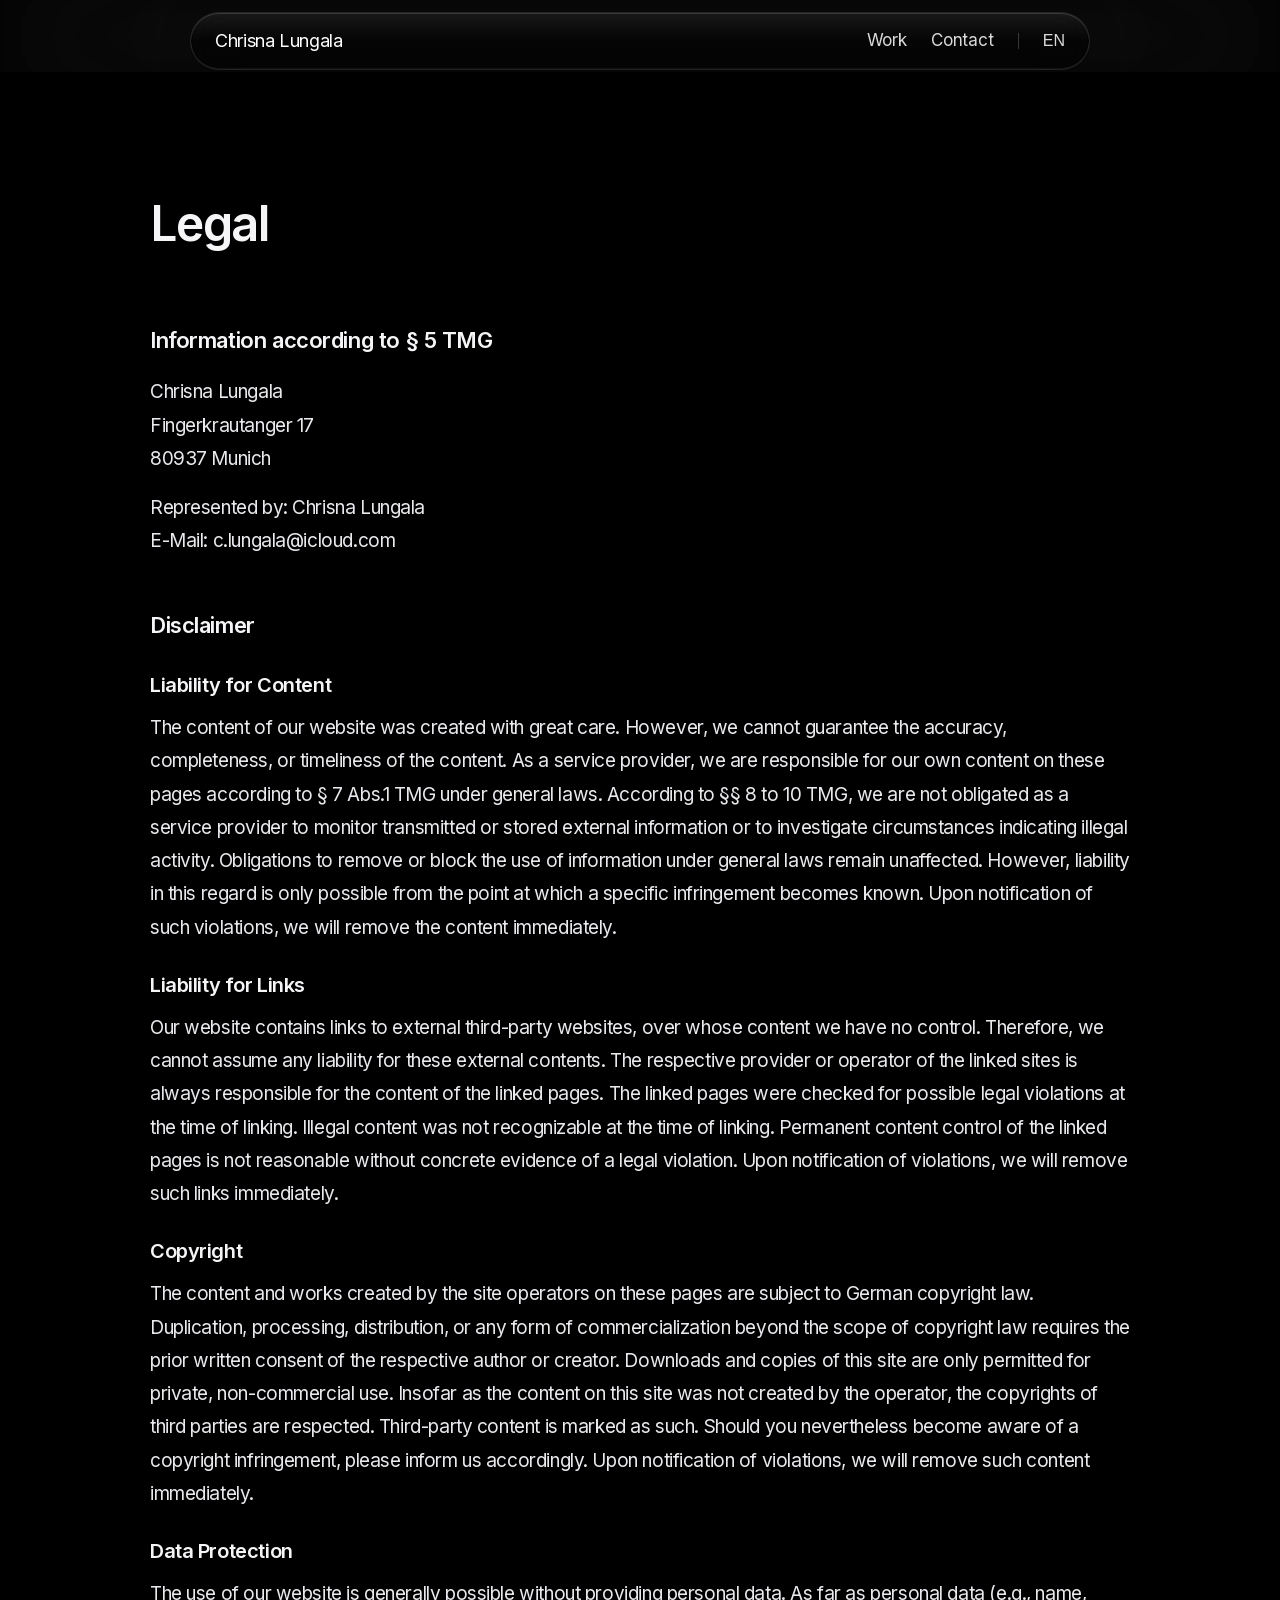
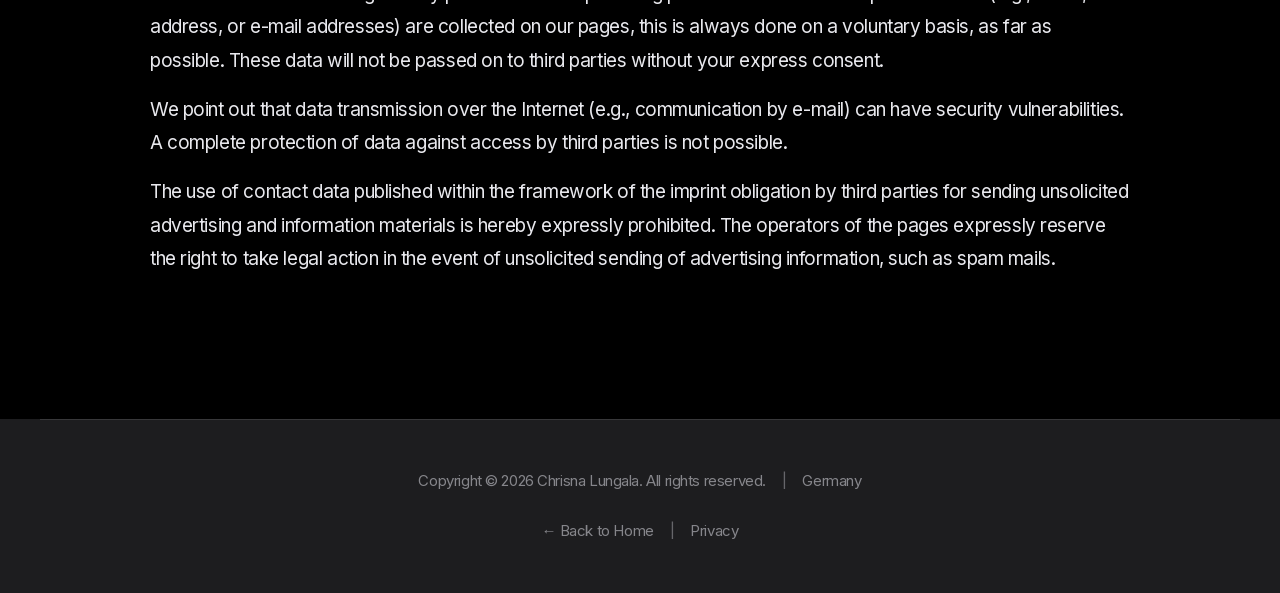
==== commit ff7bd340: "v1.09" ====
--- a/legal.html
+++ b/legal.html
@@ -6,7 +6,7 @@
   <title>Legal — Chrisna Lungala</title>
   <meta name="description" content="Legal information and imprint for Chrisna Lungala.">
   <link rel="preload" href="fonts/inter-latin.woff2" as="font" type="font/woff2" crossorigin>
-  <link rel="stylesheet" href="styles.css">
+  <link rel="stylesheet" href="styles.css?v=11">
 </head>
 <body>
   <!-- Navigation -->
@@ -67,14 +67,19 @@
 
   <!-- Footer -->
   <footer class="footer">
+    <div class="footer-inner">
     <div class="footer-content">
-      <a href="index.html" data-i18n="footerBackHome">← Back to Home</a>
-      <span class="footer-sep"> | </span>
-      <a href="privacy.html" data-i18n="privacy">Privacy</a>
-      <span class="footer-sep"> | </span>
-      <span class="footer-copyright" data-i18n="copyright">Copyright © 2026 Chrisna Lungala. All rights reserved.</span>
-      <span class="footer-sep"> | </span>
-      <span class="footer-location" data-i18n="germany">Germany</span>
+      <div class="footer-row footer-row--meta">
+        <span class="footer-copyright" data-i18n="copyright">Copyright © 2026 Chrisna Lungala. All rights reserved.</span>
+        <span class="footer-sep"> | </span>
+        <span class="footer-location" data-i18n="germany">Germany</span>
+      </div>
+      <nav class="footer-row footer-row--links" aria-label="Footer links">
+        <a href="index.html" data-i18n="footerBackHome">← Back to Home</a>
+        <span class="footer-sep"> | </span>
+        <a href="privacy.html" data-i18n="privacy">Privacy</a>
+      </nav>
+    </div>
     </div>
   </footer>
 
--- a/styles.css
+++ b/styles.css
@@ -85,6 +85,10 @@
   --max-width: 980px;
   --max-width-wide: 1200px;
   --nav-height: 64px;
+
+  /* Footer — Apple-style band: grey strip, hairline only above content column */
+  --footer-bg: #1d1d1f;
+  --footer-border: rgba(255, 255, 255, 0.12);
   --font-body: "Inter", var(--font-system);
 
   /* Fluid type — stronger minimums on phones / narrow viewports */
@@ -2343,33 +2347,48 @@
   }
 }
 
-/* Footer */
+/* Footer — full-width grey band; hairline only spans content width (cf. apple.com product footers) */
 .footer {
-  padding: var(--spacing-xl) var(--spacing-lg);
-  border-top: 1px solid var(--color-gray-lighter);
-  background: var(--color-bg-alt);
-}
-
-.footer-content {
+  background: var(--footer-bg);
+  border-top: none;
+  padding: 0;
+}
+
+.footer-inner {
   max-width: var(--max-width-wide);
   margin: 0 auto;
+  padding: var(--spacing-xl) var(--spacing-lg);
+  border-top: 1px solid var(--footer-border);
+  box-sizing: border-box;
+}
+
+.footer-content {
+  display: flex;
+  flex-direction: column;
+  align-items: center;
+  gap: var(--spacing-md);
+  font-size: clamp(13px, 0.2rem + 2.6vw, 15px);
+  color: var(--color-gray-light);
+}
+
+.footer-row {
   display: flex;
   flex-wrap: wrap;
   justify-content: center;
   align-items: center;
   gap: 0 var(--spacing-sm);
-  font-size: clamp(13px, 0.2rem + 2.6vw, 15px);
+  text-align: center;
+}
+
+/* Apple-style footer: links are grey, not blue */
+.footer-content a {
   color: var(--color-gray-light);
-}
-
-.footer-content a {
-  color: var(--color-link);
   text-decoration: none;
   transition: color var(--transition-fast);
 }
 
 .footer-content a:hover {
-  color: var(--color-link-hover);
+  color: var(--color-gray);
   text-decoration: underline;
 }
 
@@ -2438,7 +2457,7 @@
     line-height: 1.65;
   }
 
-  .footer {
+  .footer-inner {
     padding-left: max(var(--spacing-md), env(safe-area-inset-left, 0px));
     padding-right: max(var(--spacing-md), env(safe-area-inset-right, 0px));
     padding-bottom: max(var(--spacing-lg), env(safe-area-inset-bottom, 0px));
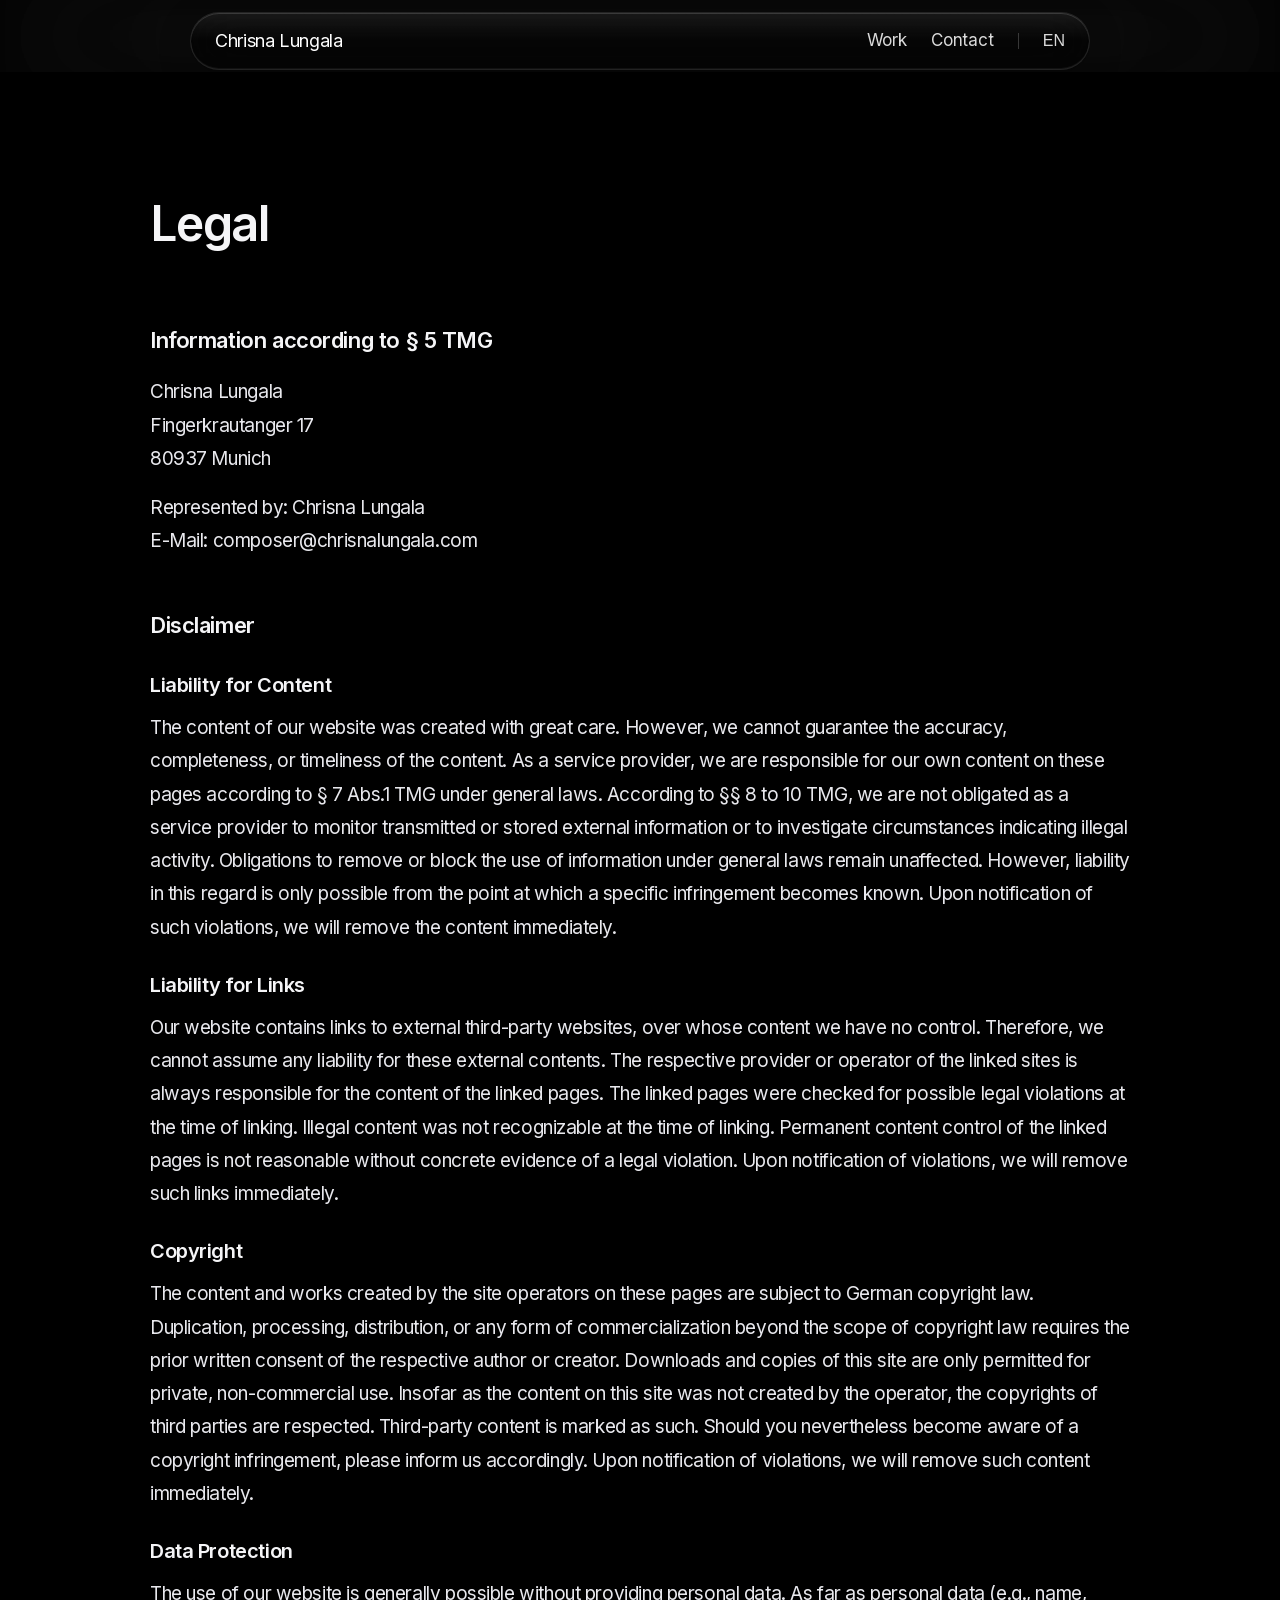
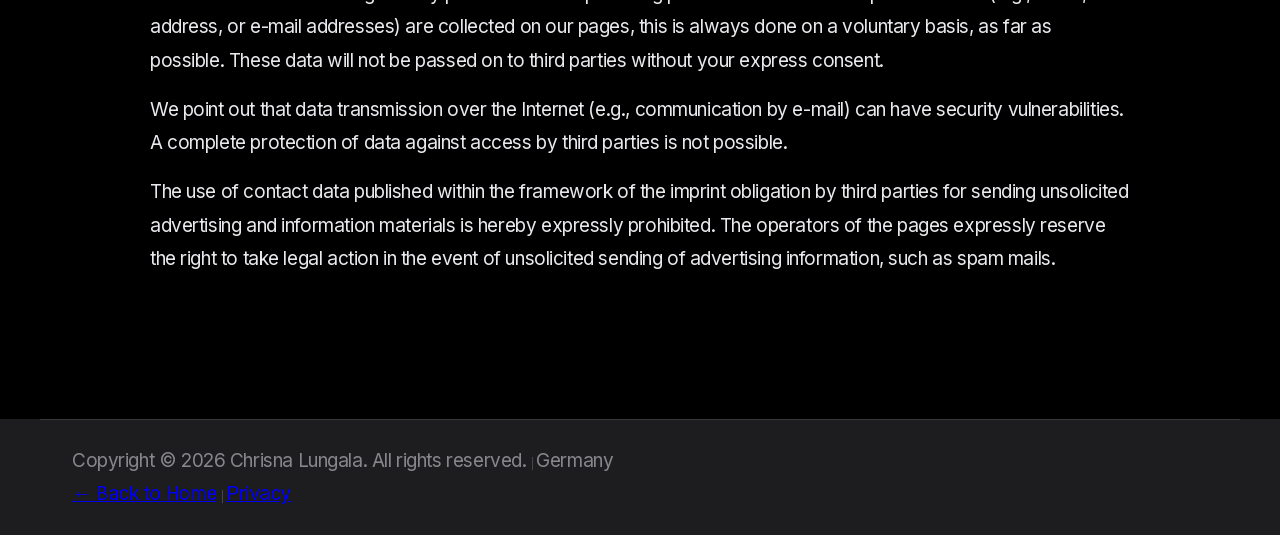
==== commit 304f623d: "v.14.7" ====
--- a/legal.html
+++ b/legal.html
@@ -45,7 +45,7 @@
 
       <h2 data-i18n="legalH2Tmg">Information according to § 5 TMG</h2>
       <p data-i18n-html="legalAddress">Chrisna Lungala<br>Fingerkrautanger 17<br>80937 Munich</p>
-      <p data-i18n-html="legalRepresented">Represented by: Chrisna Lungala<br>E-Mail: c.lungala@icloud.com</p>
+      <p data-i18n-html="legalRepresented">Represented by: Chrisna Lungala<br>E-Mail: composer@chrisnalungala.com</p>
 
       <h2 data-i18n="legalH2Disclaimer">Disclaimer</h2>
 
--- a/styles.css
+++ b/styles.css
@@ -162,6 +162,29 @@
 input[type="reset"],
 label[for] {
   touch-action: manipulation;
+}
+
+/* Scroll-reveal — items fade up as they enter the viewport (Apple macOS-page pattern).
+   Initial hidden state lives in CSS so there's no flash before the deferred script paints. */
+.reveal {
+  opacity: 0;
+  transform: translate3d(0, 40px, 0);
+  transition: opacity 0.9s var(--ease-out-snappy), transform 0.9s var(--ease-out-snappy);
+  will-change: opacity, transform;
+}
+
+.reveal.is-revealed {
+  opacity: 1;
+  transform: none;
+}
+
+@media (prefers-reduced-motion: reduce) {
+  .reveal {
+    opacity: 1;
+    transform: none;
+    transition: none;
+    will-change: auto;
+  }
 }
 
 /* Skip Link - Accessibility */
@@ -418,6 +441,10 @@
   opacity: 0.85;
 }
 
+.nav-logo-initials {
+  display: none;
+}
+
 .nav-menu {
   display: flex;
   align-items: center;
@@ -523,7 +550,7 @@
 .apps-gallery-panel-media-link,
 .apps-gallery-caption,
 .apps-gallery-panel-card,
-.floating-pill,
+.hero-cta-btn,
 .demo-play,
 .demo-progress-bar,
 .demo-track,
@@ -578,7 +605,7 @@
   height: 100vh;
   display: flex;
   align-items: center;
-  justify-content: flex-start;
+  justify-content: center;
   z-index: 1;
   padding: calc(var(--nav-height) + var(--spacing-4xl)) var(--spacing-lg) var(--spacing-4xl);
 }
@@ -587,7 +614,7 @@
   position: relative;
   width: 100%;
   max-width: 1600px;
-  text-align: left;
+  text-align: center;
 }
 
 .hero-slide {
@@ -658,119 +685,11 @@
   font-weight: 800;
 }
 
-.hero-typewriter {
-  display: inline;
-}
-
-.hero-typewriter-cursor {
-  display: inline-block;
-  animation: heroCursorBlink 1s step-end infinite;
-  margin-left: 2px;
-}
-
-@keyframes heroCursorBlink {
-  50% { opacity: 0; }
-}
-
-/* Floating pill (Listen section — external link) */
-.floating-pill {
-  position: relative;
-  z-index: 1;
-  display: inline-flex;
-  align-items: center;
-  gap: var(--spacing-sm);
-  padding: 12px 12px 12px 20px;
-  min-height: 48px;
+/* Listen — bottom CTA uses .hero-cta-btn (same as hero). */
+.listen-pill-wrap .hero-cta-btn {
   max-width: calc(
     100vw - 2 * var(--spacing-lg) - env(safe-area-inset-left, 0px) - env(safe-area-inset-right, 0px)
   );
-  background: rgba(44, 44, 46, 0.55);
-  backdrop-filter: saturate(200%) blur(24px);
-  -webkit-backdrop-filter: saturate(200%) blur(24px);
-  border: 1px solid rgba(255, 255, 255, 0.12);
-  border-radius: 980px;
-  box-shadow:
-    0 8px 32px rgba(0, 0, 0, 0.35),
-    inset 0 1px 0 rgba(255, 255, 255, 0.15),
-    inset 0 -1px 0 rgba(255, 255, 255, 0.05);
-  cursor: pointer;
-  font-family: var(--font-display);
-  font-size: clamp(16px, 0.35rem + 3vw, 18px);
-  font-weight: 600;
-  letter-spacing: -0.022em;
-  color: #ffffff;
-  opacity: 1;
-  transition:
-    opacity var(--transition-smooth),
-    background var(--transition-fast),
-    transform 0.22s var(--ease-out-standard),
-    box-shadow var(--transition-fast);
-  overflow: hidden;
-}
-
-.floating-pill::after {
-  content: '';
-  position: absolute;
-  top: 0;
-  left: 0;
-  right: 0;
-  height: 50%;
-  background: linear-gradient(
-    180deg,
-    rgba(255, 255, 255, 0.08) 0%,
-    transparent 100%
-  );
-  border-radius: 980px 980px 0 0;
-  pointer-events: none;
-}
-
-.floating-pill-text,
-.floating-pill-btn {
-  position: relative;
-  z-index: 1;
-}
-
-.floating-pill:hover {
-  background: rgba(58, 58, 60, 0.7);
-  box-shadow:
-    0 8px 32px rgba(0, 0, 0, 0.45),
-    inset 0 1px 0 rgba(255, 255, 255, 0.12),
-    inset 0 -1px 0 rgba(255, 255, 255, 0.04);
-}
-
-.floating-pill:active {
-  transform: scale(0.98);
-}
-
-.floating-pill-text {
-  opacity: 1;
-}
-
-.floating-pill-btn {
-  flex-shrink: 0;
-  width: 36px;
-  height: 36px;
-  border-radius: 50%;
-  background: #0071e3;
-  display: flex;
-  align-items: center;
-  justify-content: center;
-  color: #ffffff;
-  transition:
-    background var(--transition-fast),
-    transform var(--transition-fast);
-}
-
-.floating-pill-btn svg {
-  transition: transform var(--transition-smooth);
-}
-
-.floating-pill:hover .floating-pill-btn {
-  background: #0077ed;
-}
-
-.floating-pill:active .floating-pill-btn {
-  transform: scale(0.95);
 }
 
 .hero-cta {
@@ -1030,6 +949,11 @@
   padding-right: 0;
 }
 
+/* Tight stack under Work spotlight: avoid default .section 4xl top padding (set via sibling rule). */
+.section-apps-gallery + .section.section-gallery {
+  padding-top: var(--spacing-sm);
+}
+
 .gallery-container {
   display: flex;
   flex-direction: column;
@@ -1271,13 +1195,11 @@
 /* Phones + narrow windows: portrait tiles and tighter chrome */
 @media (max-width: 900px) {
   .gallery-item {
-    /* Narrow tiles: aspect matches Those Who Follow poster (mitlaeufer, 900×1273), not 9:16 */
-    /* Bias crop toward upper frame (override per card via --gallery-cover-*) */
     --gallery-cover-x: 50%;
     --gallery-cover-y: 24%;
     scroll-snap-align: start;
     width: min(
-      210px,
+      230px,
       calc(100vw - env(safe-area-inset-left, 0px) - env(safe-area-inset-right, 0px))
     );
     aspect-ratio: 900 / 1273;
@@ -1320,6 +1242,7 @@
 
   .gallery-row .gallery-item {
     touch-action: manipulation;
+    -webkit-tap-highlight-color: transparent;
     transition: none;
   }
 
@@ -1330,16 +1253,32 @@
   }
 
   .gallery-arrow {
-    display: none !important;
-  }
+    display: flex;
+    z-index: 4;
+    width: 44px;
+    height: 44px;
+    opacity: 0.7;
+    background: rgba(0, 0, 0, 0.35);
+    backdrop-filter: blur(8px);
+    -webkit-backdrop-filter: blur(8px);
+  }
+
+  .gallery-arrow:active:not(:disabled) {
+    background: rgba(255, 255, 255, 0.22);
+    transform: translateY(-50%) scale(0.92);
+  }
+
+  .gallery-arrow-prev { left: var(--spacing-xs); }
+  .gallery-arrow-next { right: var(--spacing-xs); }
 }
 
 /* Work spotlight — Apple Education “Apps for whatever you’re into” tabbed layout (below carousel) */
 .section-apps-gallery {
   overflow-x: clip;
   overflow-y: visible;
-  padding-top: var(--spacing-xl);
-  padding-bottom: var(--spacing-xl);
+  padding-top: var(--spacing-sm);
+  /* JS sets --spotlight-desc-trail-gap from active description height (shorter copy → smaller gap to #gallery). */
+  padding-bottom: var(--spotlight-desc-trail-gap, var(--spacing-md));
   max-width: none;
   padding-left: 0;
   padding-right: 0;
@@ -1424,13 +1363,13 @@
 /* Segmented control — grouped track (Apple-style capsule rail); width fits tab labels */
 .apps-gallery-tabs-shell {
   display: flex;
-  justify-content: center;
+  justify-content: flex-start;
   align-self: center;
   position: relative;
   z-index: 1;
   width: fit-content;
   max-width: 100%;
-  margin: 0 auto;
+  margin: 8px auto 0;
   padding: 2px;
   border-radius: 980px;
   background: rgba(255, 255, 255, 0.06);
@@ -1454,7 +1393,7 @@
   justify-content: center;
   align-items: stretch;
   gap: 2px;
-  padding: 0;
+  padding: 0 2px;
   margin: 0;
   width: max-content;
   min-width: min-content;
@@ -1514,6 +1453,7 @@
 
   .apps-gallery-tabs {
     gap: 2px;
+    padding: 0 6px;
   }
 
   .apps-gallery-tab {
@@ -1532,7 +1472,7 @@
   max-width: none;
   margin: 0;
   overflow: visible;
-  padding: 12px 0 20px;
+  padding: 0;
   box-sizing: border-box;
 }
 
@@ -1551,8 +1491,8 @@
   /* Programmatic scroll uses JS easing; keep auto so it doesn’t fight rAF */
   scroll-behavior: auto;
   scroll-padding-inline: max(16px, env(safe-area-inset-left, 0px), env(safe-area-inset-right, 0px));
-  padding-top: 8px;
-  padding-bottom: 16px;
+  padding-top: 0;
+  padding-bottom: 0;
   padding-left: max(20px, env(safe-area-inset-left, 0px), calc(50% - min(310px, 47vw)));
   padding-right: max(20px, env(safe-area-inset-right, 0px), calc(50% - min(310px, 47vw)));
   -webkit-overflow-scrolling: touch;
@@ -1667,7 +1607,7 @@
 }
 
 .apps-gallery-caption {
-  padding: var(--spacing-md) var(--spacing-sm) var(--spacing-lg);
+  padding: var(--spacing-md) var(--spacing-sm) var(--spacing-md);
   display: flex;
   flex-direction: column;
   gap: 4px;
@@ -1714,13 +1654,10 @@
   margin: 0 auto;
   max-width: 38rem;
   text-align: left;
-  display: grid;
-  grid-template-columns: 1fr;
+  display: block;
 }
 
 .apps-gallery-desc-text {
-  grid-row: 1;
-  grid-column: 1;
   margin: 0;
   font-family: var(--font-body);
   font-size: clamp(16px, 0.25rem + 2.4vw, 17px);
@@ -1735,7 +1672,18 @@
   transition: opacity 0.3s var(--ease-out-standard);
 }
 
+/* Out of flow so shell height matches the active slide only (not the tallest tab). */
+.apps-gallery-desc-text:not(.is-active) {
+  position: absolute;
+  left: 0;
+  right: 0;
+  top: 0;
+  width: 100%;
+  box-sizing: border-box;
+}
+
 .apps-gallery-desc-text.is-active {
+  position: relative;
   opacity: 1;
   z-index: 1;
   pointer-events: auto;
@@ -1796,19 +1744,7 @@
   padding: var(--spacing-2xl) 0 var(--spacing-xl);
 }
 
-.listen-pill-wrap .floating-pill--static {
-  opacity: 1;
-  transform: scaleX(1);
-  animation: none;
-  text-decoration: none;
-}
-
-.listen-pill-wrap .floating-pill--static .floating-pill-text {
-  opacity: 1;
-  animation: none;
-}
-
-/* About Demo Tracks - music player (~½ viewport width, centered) */
+/* Listen — ReelCrafter embed (replaces inline demo tracks) */
 .about-demos {
   width: min(50vw, 100%);
   margin-left: auto;
@@ -1817,6 +1753,29 @@
   padding-top: var(--spacing-2xl);
   border-top: 1px solid rgba(255, 255, 255, 0.08);
   box-sizing: border-box;
+}
+
+.about-demos--reel {
+  width: 100%;
+  max-width: 840px;
+}
+
+.listen-reel-wrap {
+  position: relative;
+  width: 100%;
+  border-radius: 12px;
+  overflow: hidden;
+  background: rgba(255, 255, 255, 0.04);
+  border: 1px solid rgba(255, 255, 255, 0.1);
+  box-shadow: 0 8px 32px rgba(0, 0, 0, 0.35);
+}
+
+.listen-reel-iframe {
+  display: block;
+  width: 100%;
+  min-height: 480px;
+  height: min(72vh, 720px);
+  border: 0;
 }
 
 .about-demos-title {
@@ -2167,7 +2126,7 @@
   font-weight: 700;
   letter-spacing: -0.035em;
   line-height: 1.08;
-  color: var(--contact-gold);
+  color: #7B82B8;
   margin: 0;
   max-width: none;
   white-space: pre-line;
@@ -2357,45 +2316,53 @@
 .footer-inner {
   max-width: var(--max-width-wide);
   margin: 0 auto;
-  padding: var(--spacing-xl) var(--spacing-lg);
+  padding: var(--spacing-md) var(--spacing-lg);
   border-top: 1px solid var(--footer-border);
   box-sizing: border-box;
 }
 
-.footer-content {
-  display: flex;
-  flex-direction: column;
+.footer-top {
+  display: flex;
+  justify-content: space-between;
+  align-items: baseline;
+  flex-wrap: wrap;
+  gap: var(--spacing-xs) var(--spacing-lg);
+  padding-bottom: var(--spacing-xs);
+  font-size: 12px;
+  color: var(--color-gray-light);
+}
+
+.footer-links {
+  display: flex;
+  flex-wrap: wrap;
   align-items: center;
-  gap: var(--spacing-md);
-  font-size: clamp(13px, 0.2rem + 2.6vw, 15px);
+  gap: 0;
+  padding-top: var(--spacing-xs);
+  font-size: 12px;
   color: var(--color-gray-light);
 }
 
-.footer-row {
-  display: flex;
-  flex-wrap: wrap;
-  justify-content: center;
-  align-items: center;
-  gap: 0 var(--spacing-sm);
-  text-align: center;
-}
-
-/* Apple-style footer: links are grey, not blue */
-.footer-content a {
+.footer-links a {
   color: var(--color-gray-light);
   text-decoration: none;
   transition: color var(--transition-fast);
-}
-
-.footer-content a:hover {
+  padding: 0 0.6em;
+}
+
+.footer-links a:first-child {
+  padding-left: 0;
+}
+
+.footer-links a:hover {
   color: var(--color-gray);
   text-decoration: underline;
 }
 
 .footer-sep {
   color: var(--color-gray-light);
-  opacity: 0.7;
+  opacity: 0.4;
   user-select: none;
+  font-size: 11px;
 }
 
 .footer-copyright,
@@ -2434,7 +2401,7 @@
 
   .section-apps-gallery {
     padding-top: var(--spacing-md);
-    padding-bottom: var(--spacing-lg);
+    padding-bottom: var(--spotlight-desc-trail-gap, var(--spacing-sm));
     padding-left: 0;
     padding-right: 0;
   }
@@ -2463,7 +2430,7 @@
     padding-bottom: max(var(--spacing-lg), env(safe-area-inset-bottom, 0px));
   }
 
-  .floating-pill {
+  .listen-pill-wrap .hero-cta-btn {
     max-width: calc(
       100vw - 2 * var(--spacing-md) - env(safe-area-inset-left, 0px) - env(safe-area-inset-right, 0px)
     );
@@ -2493,7 +2460,7 @@
 
   /* Dim + blur: opacity/backdrop animate both open and close (no display toggle) */
   .nav-mobile-backdrop {
-    display: block;
+    display: none;
     position: fixed;
     inset: 0;
     z-index: 10010;
@@ -2528,11 +2495,15 @@
   }
 
   .nav-logo {
-    min-width: 0;
-    max-width: min(200px, 42vw);
-    overflow: hidden;
-    text-overflow: ellipsis;
-    white-space: nowrap;
+    display: flex;
+  }
+
+  .nav-logo-full {
+    display: none;
+  }
+
+  .nav-logo-initials {
+    display: inline;
   }
 
   .nav-divider--desktop {
@@ -2540,7 +2511,7 @@
   }
 
   .nav-divider--mobile {
-    display: block;
+    display: none;
   }
 
   .nav-end {
@@ -2549,59 +2520,55 @@
     align-items: center;
   }
 
-  /* Sheet: always fixed on narrow viewports; opacity/transform transition open + close */
   .nav-links {
     display: flex;
-    flex-direction: column;
-    align-items: stretch;
+    flex-direction: row;
+    align-items: center;
     gap: 0;
-    position: fixed;
-    left: max(12px, env(safe-area-inset-left, 0px));
-    right: max(12px, env(safe-area-inset-right, 0px));
-    top: calc(env(safe-area-inset-top, 0px) + 72px);
-    padding: 8px 0;
+    position: static;
+    padding: 0;
     margin: 0;
-    background: rgba(12, 12, 14, 0.96);
-    backdrop-filter: saturate(200%) blur(16px);
-    -webkit-backdrop-filter: saturate(200%) blur(16px);
-    border-radius: 20px;
-    border: 1px solid rgba(255, 255, 255, 0.12);
-    box-shadow: 0 16px 48px rgba(0, 0, 0, 0.55);
-    z-index: 10020;
-    transform-origin: top center;
-    opacity: 0;
-    visibility: hidden;
-    pointer-events: none;
-    transform: scale(0.97) translateY(-6px);
-    transition:
-      opacity 0.24s var(--ease-out-snappy),
-      transform 0.24s var(--ease-out-snappy),
-      visibility 0s linear 0.24s;
+    background: none;
+    backdrop-filter: none;
+    -webkit-backdrop-filter: none;
+    border-radius: 0;
+    border: none;
+    box-shadow: none;
+    z-index: auto;
+    opacity: 1;
+    visibility: visible;
+    pointer-events: auto;
+    transform: none;
+    transition: none;
   }
 
   .nav.open .nav-links {
     opacity: 1;
     visibility: visible;
     pointer-events: auto;
-    transform: scale(1) translateY(0);
-    transition:
-      opacity 0.26s var(--ease-out-snappy),
-      transform 0.26s var(--ease-out-snappy),
-      visibility 0s;
+    transform: none;
+    transition: none;
   }
 
   .nav-links a {
-    padding: 14px 20px;
-    font-size: 17px;
-    font-weight: 500;
-    color: rgba(255, 255, 255, 0.92);
+    padding: 0;
+    font-size: 0;
+    color: rgba(255, 255, 255, 0.85);
     text-decoration: none;
     min-height: 44px;
+    min-width: 44px;
     display: flex;
     align-items: center;
-    gap: 12px;
-    border-radius: 12px;
-    margin: 0 8px;
+    justify-content: center;
+    gap: 0;
+    border-radius: 50%;
+    margin: 0;
+    -webkit-tap-highlight-color: transparent;
+    transition: color 0.2s ease;
+  }
+
+  .nav-links a > span:not(.nav-link-icon) {
+    display: none;
   }
 
   .nav-link-icon {
@@ -2611,7 +2578,7 @@
     flex-shrink: 0;
     width: 22px;
     height: 22px;
-    color: rgba(255, 255, 255, 0.88);
+    color: rgba(255, 255, 255, 0.85);
   }
 
   .nav-link-icon svg {
@@ -2621,18 +2588,12 @@
   }
 
   .nav-links a:active {
-    background: rgba(255, 255, 255, 0.08);
+    color: #fff;
+    background: rgba(255, 255, 255, 0.1);
   }
 
   .nav-toggle {
-    display: flex;
-    flex-direction: column;
-    justify-content: center;
-    align-items: center;
-    gap: 5px;
-    min-width: 44px;
-    min-height: 44px;
-    padding: 10px;
+    display: none !important;
     margin-left: 0;
     flex-shrink: 0;
     border-radius: 12px;
@@ -2767,6 +2728,7 @@
     justify-content: flex-start;
     margin-left: 0;
     margin-right: 0;
+    padding: 0 4px;
   }
 
   .apps-gallery-tab {
@@ -2775,11 +2737,6 @@
     padding: 8px 10px;
   }
 
-  /* Floating pill inner button — touch target */
-  .floating-pill-btn {
-    width: var(--touch-target-min);
-    height: var(--touch-target-min);
-  }
 }
 
 /* Hero — short viewports (typical mobile landscape): scale copy to height, tighten chrome, boost contrast */
